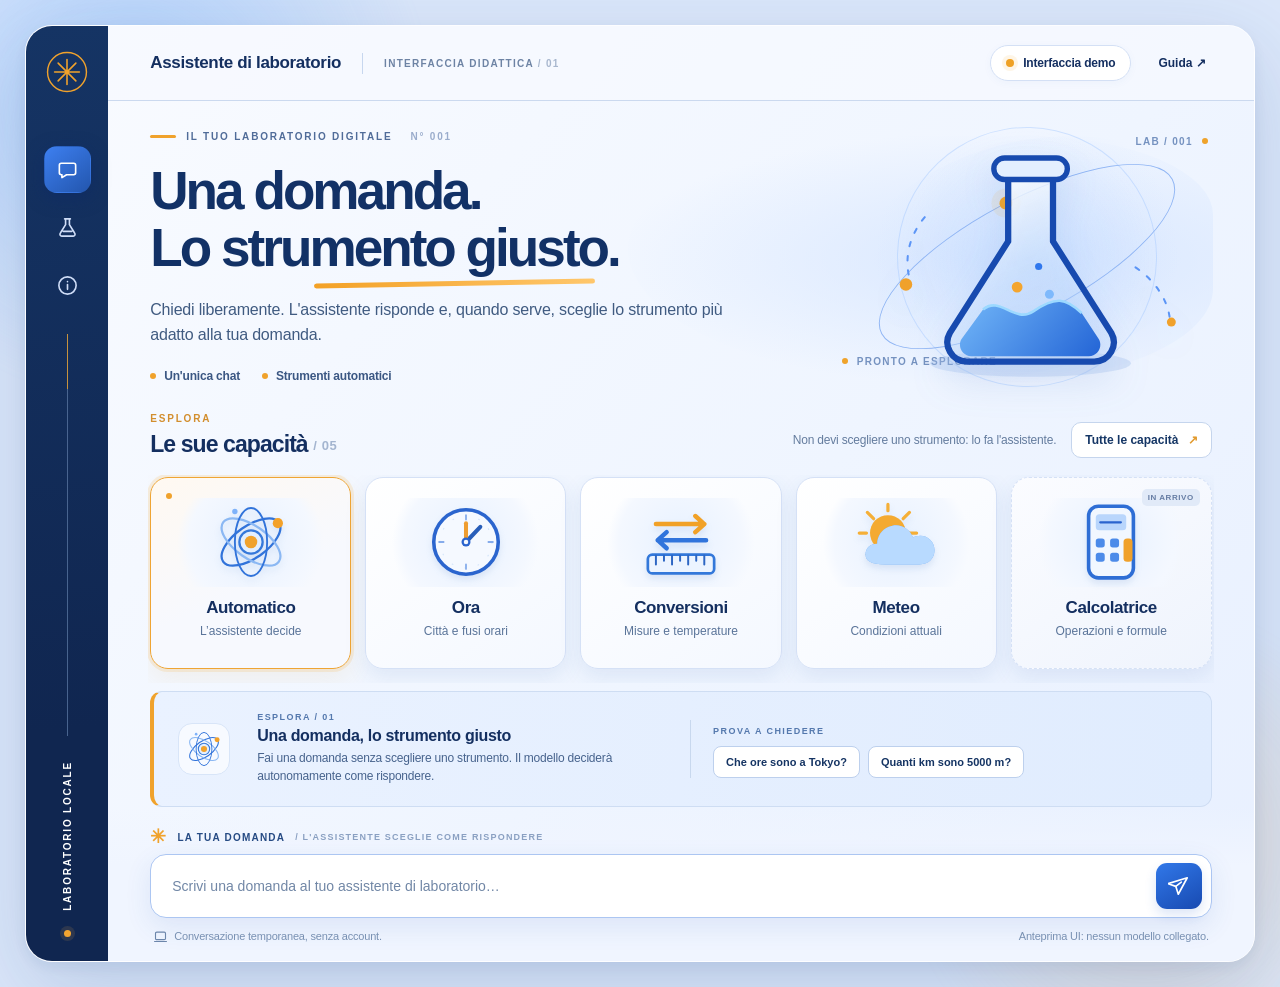
==== assistente-laboratorio/docs/ui-preview/index.html @ 10b2f3e7 "feat(frontend): salva mockup e corregge anteprima UI" ====
<!doctype html>
<html lang="it">
  <head>
    <meta charset="UTF-8" />
    <meta name="viewport" content="width=device-width, initial-scale=1, viewport-fit=cover" />
    <meta name="theme-color" content="#142f60" />
    <meta name="description" content="Assistente di laboratorio: un'interfaccia per un assistente locale con strumenti automatici." />
    <title>Assistente di laboratorio</title>
    <link rel="icon" href="assets/favicon.svg" type="image/svg+xml" />
    <link rel="stylesheet" href="styles.css" />
    <script src="config.js" defer></script>
    <script src="app.js" defer></script>
  </head>
  <body>
    <div class="ambient ambient--one" aria-hidden="true"></div>
    <div class="ambient ambient--two" aria-hidden="true"></div>
    <div class="app-shell" id="app" data-view="home">
      <aside class="rail" aria-label="Navigazione laboratorio">
        <a class="brand-mark" href="#inizio" aria-label="Assistente di laboratorio, torna all'inizio">
          <svg viewBox="0 0 52 52" width="46" height="46" fill="none" aria-hidden="true"><circle cx="26" cy="26" r="22" stroke="currentColor" stroke-width="1.6"/><path d="M26 12v28M12 26h28M16 16l20 20m0-20L16 36" stroke="currentColor" stroke-width="1.8" stroke-linecap="round"/></svg>
        </a>
        <nav class="rail-nav" aria-label="Sezioni">
          <button class="rail-btn is-current" id="navChat" title="Chat" aria-label="Vai alla chat" aria-current="page">
            <svg viewBox="0 0 24 24" aria-hidden="true"><path d="M5.5 5.5h13a2 2 0 0 1 2 2v8a2 2 0 0 1-2 2H11l-4.8 3v-3H5.5a2 2 0 0 1-2-2v-8a2 2 0 0 1 2-2Z"/></svg>
          </button>
          <button class="rail-btn" id="navTools" title="Capacità" aria-label="Vai alle capacità">
            <svg viewBox="0 0 24 24" aria-hidden="true"><path d="M9 3h6m-5 0v6l-5.4 8.7A2 2 0 0 0 6.3 21h11.4a2 2 0 0 0 1.7-3.3L14 9V3M7.5 16h9"/></svg>
          </button>
          <button class="rail-btn" id="navHelp" title="Informazioni" aria-label="Informazioni sull'assistente">
            <svg viewBox="0 0 24 24" aria-hidden="true"><circle cx="12" cy="12" r="9"/><path d="M12 11v5m0-8h.01"/></svg>
          </button>
        </nav>
        <div class="rail-track" aria-hidden="true"><span></span></div>
        <div class="rail-bottom"><span class="vertical-brand">LABORATORIO LOCALE</span><span class="rail-dot" aria-hidden="true"></span></div>
      </aside>

      <div class="app-frame" id="inizio">
        <header class="topbar">
          <div class="topbar-brand">
            <a class="mobile-mark" href="#inizio" aria-label="Torna alla home">✳</a>
            <strong>Assistente di laboratorio</strong>
            <span class="topbar-divider" aria-hidden="true"></span>
            <span class="topbar-tag">INTERFACCIA DIDATTICA <span class="tag-index">/ 01</span></span>
          </div>
          <div class="topbar-right">
            <span class="status-pill" id="connectionStatus"><span class="status-led"></span><span>Interfaccia demo</span></span>
            <button class="text-action" type="button" id="topHelp" aria-label="Apri guida">Guida <span aria-hidden="true">↗</span></button>
          </div>
        </header>

        <main class="workspace" id="workspace">
          <section class="hero" id="hero" aria-labelledby="heroTitle">
            <div class="hero-content">
              <div class="eyebrow"><span class="eyebrow-line"></span> IL TUO LABORATORIO DIGITALE <span class="eyebrow-number">N° 001</span></div>
              <h1 id="heroTitle">Una domanda.<br /><span>Lo strumento giusto.</span></h1>
              <p>Chiedi liberamente. L'assistente risponde e, quando serve, sceglie lo strumento più adatto alla tua domanda.</p>
              <div class="hero-metrics" aria-label="Caratteristiche"><span><i aria-hidden="true"></i> Un'unica chat</span><span><i aria-hidden="true"></i> Strumenti automatici</span></div>
            </div>
            <div class="hero-art" aria-hidden="true">
              <div class="art-halo art-halo--one"></div><div class="art-halo art-halo--two"></div>
              <div class="art-orbit"><span class="orbit-node"></span></div>
              <svg class="hero-flask" viewBox="0 0 400 290" fill="none" role="presentation">
                <defs><linearGradient id="liquid" x1="137" y1="148" x2="271" y2="261" gradientUnits="userSpaceOnUse"><stop stop-color="#7bc0fc"/><stop offset="1" stop-color="#2465d6"/></linearGradient><linearGradient id="glass" x1="168" y1="48" x2="264" y2="238" gradientUnits="userSpaceOnUse"><stop stop-color="#fff" stop-opacity=".9"/><stop offset="1" stop-color="#a9ceff" stop-opacity=".2"/></linearGradient></defs>
                <ellipse cx="204" cy="258" rx="112" ry="15" fill="#a2bdeb" fill-opacity=".35" />
                <path d="M179 44v78l-65 102c-8 14 2 32 19 32h142c17 0 27-18 19-32l-65-102V44" fill="url(#glass)" stroke="#174aaf" stroke-width="7" stroke-linejoin="round"/>
                <path d="M151 198c19-16 35 16 56 2 25-17 36-15 54 2l19 29c5 8-1 19-11 19H138c-10 0-16-11-11-19l24-33Z" fill="url(#liquid)"/><path d="M151 198c19-16 35 16 56 2 25-17 36-15 54 2" stroke="#9cd9ff" stroke-width="3"/>
                <rect x="163" y="29" width="82" height="24" rx="12" fill="#e3efff" stroke="#174aaf" stroke-width="6"/><circle class="bubble bubble-one" cx="189" cy="173" r="6" fill="#f4a52e"/><circle class="bubble bubble-two" cx="213" cy="150" r="4" fill="#2f77ed"/><circle class="bubble bubble-three" cx="225" cy="181" r="5" fill="#7eb9fc"/>
                <path d="M86 95c-17 20-22 43-18 64" stroke="#5c95f6" stroke-width="2.3" stroke-linecap="round" stroke-dasharray="5 11"/><path d="M321 151c21 14 35 35 38 55" stroke="#5c95f6" stroke-width="2.3" stroke-linecap="round" stroke-dasharray="5 11"/><circle cx="65" cy="170" r="7" fill="#f0a12b"/><circle cx="361" cy="212" r="5" fill="#f0a12b"/>
              </svg>
              <div class="art-label art-label--top">LAB / 001 <span></span></div>
              <div class="art-label art-label--bottom"><span></span> PRONTO A ESPLORARE</div>
            </div>
          </section>

          <section class="capabilities" id="capabilities" aria-labelledby="capabilitiesTitle">
            <div class="section-head">
              <div><span class="section-kicker">ESPLORA</span><h2 id="capabilitiesTitle">Le sue capacità <span id="capabilityCount">/ 05</span></h2></div>
              <div class="section-controls"><p>Non devi scegliere uno strumento: lo fa l'assistente.</p><button class="browse-button" type="button" id="toggleAllTools" aria-expanded="false">Tutte le capacità <span aria-hidden="true">↗</span></button></div>
            </div>
            <div class="tool-viewport" id="toolViewport"><div class="tool-grid" id="toolGrid" role="group" aria-label="Capacità dell'assistente"></div></div>
            <div class="tool-scroll-hint" id="scrollHint" aria-hidden="true"><span>SCORRI LE CAPACITÀ</span><span>→</span></div>
          </section>

          <section class="detail-panel" id="detailPanel" aria-labelledby="detailTitle">
            <div class="detail-icon" id="detailIcon" aria-hidden="true"></div>
            <div class="detail-copy"><div class="detail-eyebrow" id="detailEyebrow">SUGGERIMENTO / 01</div><h3 id="detailTitle">Parti da una domanda</h3><p id="detailDescription">Scrivi liberamente: il modello sceglierà lo strumento solo se necessario.</p></div>
            <div class="example-area" id="exampleArea"><span class="examples-label">PROVA A CHIEDERE</span><div class="example-list" id="exampleList"></div></div>
          </section>

          <section class="conversation-view" id="conversationView" aria-labelledby="conversationTitle" hidden>
            <div class="conversation-heading"><div><button type="button" id="backHome" class="back-home">← Torna alla home</button><div class="eyebrow"><span class="eyebrow-line"></span> SESSIONE CORRENTE / IN MEMORIA</div><h1 id="conversationTitle">Il tuo laboratorio<span class="orange-period">.</span></h1><p>Fai domande in libertà. L'assistente sceglie quando usare uno strumento.</p></div><button type="button" id="newConversation" class="new-chat"><span aria-hidden="true">＋</span> Nuova chat</button></div>
            <div id="messages" class="messages" role="log" aria-live="polite" aria-relevant="additions text"></div>
          </section>
        </main>

        <div class="composer-dock" id="composerDock">
          <div class="composer-inner">
            <label class="composer-label" for="questionInput"><span class="orange-glyph" aria-hidden="true">✳</span> LA TUA DOMANDA <span class="composer-label-secondary">/ L'ASSISTENTE SCEGLIE COME RISPONDERE</span></label>
            <form class="composer" id="questionForm" novalidate>
              <textarea id="questionInput" rows="1" maxlength="5000" placeholder="Scrivi una domanda al tuo assistente di laboratorio…" aria-label="Scrivi una domanda" required></textarea>
              <button type="submit" class="send-button" id="sendButton" aria-label="Invia domanda" title="Invia domanda"><svg viewBox="0 0 24 24" fill="none" aria-hidden="true"><path d="m21 3-9.8 18-2.7-8.6L0 9.5 21 3Z" stroke="currentColor" stroke-width="1.8" stroke-linejoin="round"/><path d="m8.5 12.4 6-4.7" stroke="currentColor" stroke-width="1.8" stroke-linecap="round"/></svg></button>
            </form>
            <div class="composer-bottom"><span><svg viewBox="0 0 24 24" aria-hidden="true"><rect x="4" y="5" width="16" height="12" rx="2"/><path d="M2.5 20h19"/></svg> Conversazione temporanea, senza account.</span><span id="backendNote">Anteprima UI: nessun modello collegato.</span></div>
          </div>
        </div>
      </div>
    </div>

    <dialog class="help-dialog" id="helpDialog" aria-labelledby="helpTitle"><div class="dialog-head"><span>GUIDA RAPIDA / 01</span><button id="closeHelp" type="button" aria-label="Chiudi guida">×</button></div><h2 id="helpTitle">Come funziona il laboratorio</h2><p>Scrivi una domanda nella chat. Nella versione integrata, il modello locale valuta autonomamente se rispondere direttamente o utilizzare uno strumento.</p><p>Le schede delle capacità presentano esempi, <strong>non obbligano il modello a usare un tool</strong>. Lo stato degli strumenti, durante una conversazione, viene mostrato soltanto se comunicato dal backend.</p><p class="dialog-note">Questa distribuzione è un frontend dimostrativo. Per collegarla al progetto funzionante, configura l'endpoint in <code>config.js</code>.</p><button type="button" id="helpOk" class="dialog-primary">Ho capito</button></dialog>
    <div class="toast" id="toast" role="status" aria-live="polite"></div>
  </body>
</html>
---- assistente-laboratorio/docs/ui-preview/styles.css ----
:root{--navy:#15305f;--navy-dark:#0f2652;--ink:#142f60;--ink-2:#476188;--blue:#2c63d0;--blue-2:#528af2;--orange:#f0a22c;--orange-2:#f9c16a;--paper:#f2f6fd;--line:#d1ddf2;--line-2:#c0d2f2;--shadow:0 18px 52px rgba(29,65,124,.12);--radius:20px}
*{box-sizing:border-box}html{scroll-behavior:smooth}body{margin:0;min-height:100dvh;background:#dbe7fa;color:var(--ink);font-family:Inter,-apple-system,BlinkMacSystemFont,"Segoe UI",sans-serif;letter-spacing:-.012em}button,textarea{font:inherit}button{cursor:pointer}button:disabled{cursor:default}button:focus-visible,a:focus-visible,textarea:focus-visible{outline:3px solid #ffb63f;outline-offset:3px}a{color:inherit}button{touch-action:manipulation}
.ambient{position:fixed;pointer-events:none;border-radius:50%;filter:blur(8px);z-index:-1}.ambient--one{width:610px;height:610px;background:radial-gradient(circle,rgba(117,178,255,.44),transparent 68%);left:-170px;top:-200px}.ambient--two{width:510px;height:510px;background:radial-gradient(circle,rgba(250,181,92,.23),transparent 68%);right:-120px;bottom:-200px}
.app-shell{display:grid;grid-template-columns:82px minmax(0,1fr);width:min(1570px,calc(100% - 50px));min-height:min(900px,calc(100dvh - 50px));margin:25px auto;background:linear-gradient(132deg,#f9fbff 0%,#eff5ff 58%,#e8f0ff 100%);border:1px solid rgba(255,255,255,.85);border-radius:27px;box-shadow:0 28px 85px rgba(31,70,139,.18),0 5px 15px rgba(34,73,127,.08);overflow:hidden}
.rail{display:flex;flex-direction:column;align-items:center;position:relative;z-index:4;background:linear-gradient(175deg,#153464,#102650 75%);color:#fff;padding:23px 0 24px}.brand-mark{color:var(--orange);display:block;transition:transform .3s}.brand-mark:hover{transform:rotate(26deg)}.rail-nav{display:flex;flex-direction:column;gap:11px;margin-top:47px}.rail-btn{width:47px;height:47px;border:1px solid transparent;border-radius:13px;display:grid;place-items:center;background:transparent;color:#cfddf7;transition:background .2s,transform .2s,color .2s}.rail-btn:hover{background:#214779;transform:translateY(-2px);color:#fff}.rail-btn.is-current{background:linear-gradient(140deg,#3d7ff0,#2356ae);color:#fff;box-shadow:0 5px 17px #0d2a66aa}.rail-btn svg{width:23px;height:23px;fill:none;stroke:currentColor;stroke-width:1.7;stroke-linecap:round;stroke-linejoin:round}.rail-track{width:1px;background:#57739e;opacity:.8;margin-top:25px;flex:1;min-height:70px;position:relative}.rail-track span{position:absolute;top:0;width:1px;height:55px;background:#f3ac38}.rail-bottom{display:flex;flex-direction:column;align-items:center;gap:19px;padding-top:25px}.vertical-brand{writing-mode:vertical-rl;transform:rotate(180deg);font-size:10px;font-weight:800;letter-spacing:.18em;white-space:nowrap}.rail-dot{width:7px;height:7px;background:#f3a531;border-radius:50%;box-shadow:0 0 0 4px #ffb7481f}
.app-frame{display:flex;min-width:0;flex-direction:column;min-height:790px}.topbar{height:75px;flex-shrink:0;display:flex;align-items:center;justify-content:space-between;gap:15px;padding:0 clamp(24px,3.3vw,58px);border-bottom:1px solid #cbd9ef;background:#f7faffb8}.topbar-brand,.topbar-right{display:flex;align-items:center;gap:21px}.topbar-brand strong{font-size:17px;letter-spacing:-.02em}.topbar-divider{height:21px;width:1px;background:#c7d7ef}.topbar-tag{font-size:10px;font-weight:750;letter-spacing:.13em;color:#6d83a4}.tag-index{color:#a8b7ce}.status-pill{display:inline-flex;align-items:center;gap:9px;padding:10px 15px;background:#fff;border:1px solid #d4e0f5;border-radius:999px;box-shadow:0 2px 8px #2e62ae0a;font-size:12px;font-weight:750;white-space:nowrap}.status-led{width:8px;height:8px;border-radius:50%;background:#efa125;box-shadow:0 0 0 4px #f1a42a1d}.status-pill.is-configured .status-led{background:#3a9c76;box-shadow:0 0 0 4px #3a9c761d}.text-action{background:transparent;border:0;color:var(--ink);font-weight:750;font-size:12px}.text-action:hover{color:var(--blue)}.mobile-mark{display:none}
.workspace{width:100%;max-width:1500px;margin:0 auto;padding:30px clamp(24px,3.3vw,58px) 0;flex:1;display:flex;flex-direction:column;min-height:0}.hero{position:relative;display:flex;align-items:center;justify-content:space-between;isolation:isolate;min-height:236px;gap:20px}.hero:after{content:"";position:absolute;pointer-events:none;z-index:-1;inset:5px -1px 0 45%;border-radius:50% 35% 42% 60%;background:radial-gradient(ellipse at 67% 50%,#d0e2ffbd,transparent 74%)}.hero-content{max-width:690px;position:relative;z-index:2}.eyebrow{display:flex;align-items:center;gap:10px;color:#506c99;font-size:10px;font-weight:850;letter-spacing:.18em}.eyebrow-line{width:26px;height:3px;border-radius:3px;background:var(--orange);display:inline-block}.eyebrow-number{margin-left:8px;color:#9aaccc}.hero h1{font-size:clamp(36px,4.15vw,65px);line-height:1.07;letter-spacing:-.056em;margin:21px 0 13px;font-weight:850;color:#123166}.hero h1 span{position:relative;white-space:nowrap}.hero h1 span:after{content:"";position:absolute;bottom:-9px;left:35%;width:60%;height:5px;border-radius:5px;background:linear-gradient(90deg,#f3a126,#ffc76c);transform:rotate(-1deg)}.hero p{color:#405b81;font-size:16px;line-height:1.6;max-width:600px;margin:20px 0 0}.hero-metrics{display:flex;gap:22px;margin-top:21px;flex-wrap:wrap;font-size:12px;font-weight:750;color:#3b5783}.hero-metrics>span{display:flex;gap:8px;align-items:center}.hero-metrics i{display:block;width:6px;height:6px;border-radius:50%;background:var(--orange)}
.hero-art{width:min(370px,37%);min-width:245px;height:250px;position:relative;display:grid;place-items:center;flex-shrink:0}.hero-flask{width:360px;max-width:100%;height:260px;filter:drop-shadow(0 16px 16px #3970bc1e);position:relative;z-index:2;animation:flaskFloat 6s ease-in-out infinite}.art-halo{position:absolute;border-radius:50%;background:radial-gradient(circle,#92bfff22,transparent 70%);width:370px;height:230px;transform:rotate(-15deg)}.art-halo--two{width:260px;height:260px;border:1px solid #9bc3ff66;transform:rotate(24deg)}.art-orbit{border:1.5px solid #91b6f4;position:absolute;width:min(330px,100%);height:115px;transform:rotate(-28deg);border-radius:50%}.orbit-node{position:absolute;top:-7px;left:50%;width:13px;height:13px;border-radius:50%;background:#f1a62b;box-shadow:0 0 0 8px #f2a62b1a}.art-label{position:absolute;display:flex;align-items:center;gap:9px;font-size:10px;font-weight:850;letter-spacing:.13em;color:#7592c0}.art-label span{display:block;width:6px;height:6px;border-radius:50%;background:#efa32b}.art-label--top{top:4px;right:4px}.art-label--bottom{bottom:15px;left:0}.bubble{animation:bubbleMove 4s ease-in-out infinite}.bubble-two{animation-delay:1s}.bubble-three{animation-delay:1.7s}
.capabilities{margin-top:25px;min-width:0}.section-head{display:flex;align-items:flex-end;justify-content:space-between;gap:18px;margin-bottom:19px}.section-kicker,.section-kicker+*{margin:0}.section-kicker{font-weight:800;color:#d28e2e;font-size:10px;letter-spacing:.18em}.section-head h2{font-size:23px;letter-spacing:-.04em;margin-top:5px}.section-head h2 span{font-size:13px;font-weight:650;color:#a4b5d0;vertical-align:middle;letter-spacing:.05em}.section-controls{display:flex;align-items:center;gap:15px}.section-controls p{font-size:12px;color:#647c9e;margin:0}.browse-button{border:1px solid #c5d5ed;background:#fff;color:#153665;padding:10px 13px;border-radius:10px;font-size:12px;font-weight:800;white-space:nowrap;transition:background .2s}.browse-button:hover{background:#e2ecff}.browse-button span{margin-left:6px;color:#e29a2c}.tool-viewport{overflow-x:auto;scrollbar-width:thin;scrollbar-color:#abc5ec transparent;overscroll-behavior-inline:contain;padding:2px 2px 14px;margin:-2px}.tool-grid{display:grid;grid-auto-flow:column;grid-auto-columns:minmax(168px,1fr);gap:14px;min-width:900px}.tool-card{border:1.5px solid #d5e1f6;border-radius:18px;background:linear-gradient(145deg,#fff,#f4f8ff);position:relative;padding:20px 15px 17px;min-height:192px;display:flex;align-items:center;text-align:center;flex-direction:column;box-shadow:0 8px 21px #315fa51a;transition:transform .24s,border .24s,box-shadow .24s,background .24s;color:var(--ink)}.tool-card:hover{transform:translateY(-5px);border-color:#90b8ed;box-shadow:0 16px 30px #315fa52b}.tool-card.is-selected{background:linear-gradient(155deg,#fff9f1,#f7f9fe 55%);border-color:#efa534;box-shadow:0 0 0 3px #f4b34c2e,0 11px 24px #e49b3318}.tool-card.is-future{background:linear-gradient(145deg,#fbfcff,#eff4fd);border-style:dashed}.tool-icon{height:89px;width:100%;display:grid;place-items:center;background:radial-gradient(circle at 50% 50%,#e7f1ff 0%,#f4f8ff 65%,transparent 77%);border-radius:12px}.tool-icon svg{width:86px;height:86px;overflow:hidden;filter:drop-shadow(0 4px 3px #2c60aa1c)}.tool-card strong{font-size:17px;letter-spacing:-.025em;margin-top:11px}.tool-card small{display:block;font-size:12px;line-height:1.4;color:#5a7499;margin-top:5px}.tool-chip{position:absolute;top:11px;right:11px;padding:4px 6px;border-radius:5px;background:#e1eaf8;color:#667da4;font-size:8px;letter-spacing:.07em;font-weight:850}.tool-card.is-selected:before{content:"";position:absolute;top:15px;left:15px;background:var(--orange);width:6px;height:6px;border-radius:50%}.tool-scroll-hint{display:none;justify-content:flex-end;gap:9px;color:#6982a8;font-size:10px;font-weight:850;letter-spacing:.12em;padding:0 3px}.tool-scroll-hint span:last-child{font-size:17px;line-height:11px;color:#e39b31}
.tool-orbit{transform-box:view-box;transform-origin:48px 48px;animation:iconOrbit 13s linear infinite}.tool-clock-hand{transform-box:view-box;transform-origin:48px 48px;animation:clockTick 8s ease-in-out infinite}.tool-weather-sun{transform-box:view-box;transform-origin:48px 48px;animation:weatherPulse 4s ease-in-out infinite}.tool-calculator-key{animation:keyPulse 4s ease-in-out infinite}.tool-convert-arrow{animation:convertShift 3s ease-in-out infinite}@media(hover:hover){.tool-card:hover .tool-orbit{animation-duration:3.2s}.tool-card:hover .tool-weather-sun{animation-duration:1.7s}}
.detail-panel{margin-top:10px;display:grid;grid-template-columns:60px minmax(0,1fr) minmax(300px,1.2fr);gap:19px;align-items:center;padding:20px 24px;border:1px solid #ceddf3;border-left:4px solid var(--orange);border-radius:12px;background:linear-gradient(95deg,#eaf2ff,#e0ecfe);min-height:116px}.detail-icon{width:52px;height:52px;background:#f7faff;border:1px solid #d8e5f8;border-radius:14px;display:grid;place-items:center}.detail-icon svg{width:42px;height:42px}.detail-eyebrow,.examples-label{font-size:9px;color:#5478ad;letter-spacing:.16em;font-weight:850}.detail-copy h3{font-size:16px;margin:5px 0 4px;letter-spacing:-.02em}.detail-copy p{color:#47638d;line-height:1.5;font-size:12px;margin:0;max-width:440px}.example-area{border-left:1px solid #c8d8ee;padding-left:22px;min-width:0}.example-list{display:flex;flex-wrap:wrap;gap:8px;margin-top:8px}.example-button{background:#fff;border:1px solid #bdd0ed;border-radius:8px;padding:9px 12px;font-size:11px;color:#153463;font-weight:720;transition:background .2s,transform .2s}.example-button:hover{background:#fff6e8;transform:translateY(-2px);border-color:#f2b24e}.example-empty{font-size:12px;color:#6b82a6;margin:5px 0}
.composer-dock{position:relative;z-index:2;margin-top:auto;padding:25px clamp(24px,3.3vw,58px) 17px;background:linear-gradient(0deg,#f0f5ff 62%,#f0f5ff00);width:100%}.composer-inner{max-width:1390px;margin:0 auto}.composer-label{display:flex;gap:10px;align-items:center;letter-spacing:.12em;color:#264b84;font-size:10px;font-weight:850;margin:0 0 11px}.orange-glyph{color:var(--orange);font-size:19px;line-height:10px}.composer-label-secondary{color:#8aa0c2;font-size:9px}.composer{display:flex;gap:12px;align-items:center;padding:8px 9px 8px 17px;background:#fff;border:1.5px solid #acc6f2;border-radius:16px;box-shadow:0 9px 27px #2c62b31b;transition:box-shadow .2s,border-color .2s}.composer:focus-within{box-shadow:0 0 0 3px #3e76ea17,0 10px 25px #2b60b31b;border-color:var(--blue)}.composer textarea{resize:none;border:0;outline:0;box-shadow:none!important;flex:1;min-width:0;max-height:150px;min-height:35px;padding:9px 4px;background:transparent;color:#193767;line-height:1.45;font-size:14px}.composer textarea::placeholder{color:#7187a6}.send-button{width:46px;height:46px;flex-shrink:0;border:0;border-radius:11px;color:white;background:linear-gradient(150deg,#3178e9,#184ab1);box-shadow:0 6px 12px #2b61cb29;display:grid;place-items:center;transition:transform .2s,filter .2s}.send-button:hover{filter:brightness(1.08);transform:translateY(-1px)}.send-button:disabled{filter:grayscale(.6);opacity:.6}.send-button svg{width:22px;height:22px}.composer-bottom{display:flex;justify-content:space-between;gap:10px;align-items:center;color:#7890b2;font-size:11px;margin:11px 3px 0}.composer-bottom>span:first-child{display:flex;align-items:center;gap:6px}.composer-bottom svg{width:15px;height:15px;stroke:#6c86ab;stroke-width:1.8;fill:none;stroke-linecap:round}
/* Conversazione */
.conversation-view[hidden],.hero[hidden],.capabilities[hidden],.detail-panel[hidden]{display:none!important}.conversation-view{width:min(100%,1020px);align-self:center;display:flex;flex-direction:column;padding-top:15px;min-height:330px;flex:1}.conversation-heading{display:flex;justify-content:space-between;gap:20px;align-items:center;padding:6px 0 27px;border-bottom:1px solid #d4e1f4}.conversation-heading h1{font-size:clamp(30px,3vw,43px);letter-spacing:-.055em;margin:13px 0 4px}.conversation-heading p{font-size:13px;color:#637da0;margin:0}.orange-period{color:var(--orange)}.back-home{display:block;margin-bottom:16px;padding:0;border:0;background:none;color:var(--blue);font-size:13px;font-weight:750}.back-home:hover{text-decoration:underline}.new-chat{display:flex;gap:6px;align-items:center;background:#fff;border:1px solid #bed1ef;border-radius:10px;padding:12px 15px;color:#214a83;font-size:12px;font-weight:800;white-space:nowrap}.new-chat:hover{background:#ecf4ff}.new-chat span{color:var(--blue);font-size:19px;line-height:10px}.messages{display:flex;flex-direction:column;gap:21px;padding:27px 0 36px;max-height:470px;overflow-y:auto;scrollbar-color:#bfd0e9 transparent;scrollbar-width:thin;min-height:180px}.message{display:flex;gap:12px;max-width:92%;animation:messageIn .35s ease both}.message.is-user{align-self:flex-end;flex-direction:row-reverse}.message.is-assistant{align-self:flex-start}.message-avatar{width:39px;height:39px;flex-shrink:0;border-radius:12px;display:grid;place-items:center;font-size:19px;background:#d7e6fd;color:#1e5fc1;border:1px solid #bed5f5}.message-avatar.is-lab{background:#17376e;color:#f5ad31;border-color:#17376e;font-weight:500}.message-bubble{border-radius:17px 17px 17px 5px;background:#fff;border:1px solid #d6e3f6;box-shadow:0 7px 20px #1e4a8e0f;padding:15px 18px;min-width:140px}.message.is-user .message-bubble{background:#dbe8ff;border-color:#c9dbfa;border-radius:17px 17px 5px 17px}.message.is-error .message-bubble{background:#fff6f4;border-color:#e7b2aa}.message-text{white-space:pre-wrap;overflow-wrap:anywhere;font-size:14px;line-height:1.65;color:#1d3a68;margin:0}.message-meta{display:flex;align-items:center;gap:8px;flex-wrap:wrap;color:#7a92b2;font-size:10px;margin-top:11px}.tool-used{display:inline-flex;align-items:center;gap:6px;background:#e5efff;color:#2757a6;border:1px solid #d3e3fb;padding:5px 8px;border-radius:7px;font-size:10px;font-weight:750}.tool-used:before{content:"✳";font-size:12px;color:#eda229}.loading-dots{display:inline-flex;gap:5px;align-items:center;padding:4px}.loading-dots span{width:6px;height:6px;border-radius:50%;background:#5080d3;animation:loading 1.2s ease-in-out infinite}.loading-dots span:nth-child(2){animation-delay:.15s}.loading-dots span:nth-child(3){animation-delay:.3s}.retry-button{background:transparent;border:0;color:#bd4738;text-decoration:underline;margin:8px 0 0;padding:0;font-weight:800;font-size:12px}.app-shell[data-view="conversation"] .workspace{padding-top:20px}.app-shell[data-view="conversation"] .composer-dock{padding-top:16px}
.help-dialog{width:min(480px,calc(100vw - 30px));border-radius:19px;border:1px solid #cfdef5;box-shadow:0 34px 90px #10264e65;background:#f8fbff;color:#153564;padding:24px 29px 30px}.help-dialog::backdrop{background:#0b1f42ad;backdrop-filter:blur(3px)}.dialog-head{display:flex;align-items:center;justify-content:space-between;font-size:10px;color:#6885b3;font-weight:850;letter-spacing:.1em}.dialog-head button{background:transparent;border:0;color:#1d467e;font-size:30px;line-height:1}.help-dialog h2{font-size:27px;letter-spacing:-.05em;margin:20px 0}.help-dialog p{font-size:14px;line-height:1.65;color:#49668e}.dialog-note{padding:13px;border-left:3px solid var(--orange);background:#e9f1ff}.help-dialog code{color:#1e559f}.dialog-primary{border:0;background:#285fca;color:#fff;padding:12px 17px;border-radius:9px;font-weight:800}.toast{position:fixed;bottom:25px;left:50%;transform:translate(-50%,20px);background:#1d3763;color:white;border-radius:9px;padding:12px 18px;font-size:12px;font-weight:720;box-shadow:0 7px 25px #10284d40;z-index:8;opacity:0;pointer-events:none;transition:opacity .25s,transform .25s}.toast.is-visible{opacity:1;transform:translate(-50%,0)}
@keyframes flaskFloat{0%,100%{transform:translateY(0)}50%{transform:translateY(-9px)}}@keyframes orbit{to{transform:rotate(332deg)}}@keyframes bubbleMove{0%,100%{transform:translateY(5px);opacity:.65}50%{transform:translateY(-11px);opacity:1}}@keyframes iconOrbit{to{transform:rotate(360deg)}}@keyframes clockTick{0%,100%{transform:rotate(0)}50%{transform:rotate(18deg)}}@keyframes weatherPulse{0%,100%{transform:scale(1)}50%{transform:scale(1.06)}}@keyframes keyPulse{0%,100%{opacity:1}50%{opacity:.35}}@keyframes convertShift{0%,100%{transform:translateX(0)}50%{transform:translateX(4px)}}@keyframes messageIn{from{opacity:0;transform:translateY(12px)}to{opacity:1;transform:translateY(0)}}@keyframes loading{0%,70%,100%{transform:translateY(0);opacity:.5}35%{transform:translateY(-5px);opacity:1}}
@media(max-width:1240px){.detail-panel{min-height:194px}.topbar-tag,.topbar-divider{display:none}.section-controls p{display:none}.tool-grid{grid-auto-columns:180px;min-width:max-content}.detail-panel{grid-template-columns:50px minmax(0,1fr)}.example-area{grid-column:2;border:0;padding:0}.hero-art{width:32%;min-width:220px}.hero h1{font-size:clamp(35px,4.5vw,60px)}}
@media(max-width:750px){.app-shell{width:100%;min-height:100dvh;margin:0;grid-template-columns:1fr;border-radius:0;border:0;box-shadow:none}.rail{display:none}.app-frame{min-height:100dvh}.topbar{height:64px;padding:0 18px}.topbar-brand{gap:10px}.topbar-brand strong{font-size:13px}.mobile-mark{display:grid;place-items:center;text-decoration:none;width:30px;height:30px;border-radius:50%;border:1.5px solid var(--orange);color:var(--orange);font-size:21px;line-height:1}.topbar-right{gap:6px}.topbar-right .text-action{font-size:0;width:30px;height:35px}.topbar-right .text-action span{font-size:17px}.status-pill{font-size:0;padding:8px 10px;gap:0}.status-led{width:8px;height:8px}.workspace{padding:21px 17px 0}.hero{display:flex;align-items:flex-start;min-height:240px;gap:0}.hero-content{max-width:100%;padding-right:5px;z-index:2}.hero .eyebrow{font-size:9px}.hero .eyebrow-number{display:none}.hero h1{font-size:clamp(33px,8.3vw,49px);line-height:1.1;margin:18px 0 15px}.hero h1 span{white-space:normal}.hero p{font-size:13px;line-height:1.55;max-width:310px;margin:15px 0 0}.hero-metrics{margin-top:13px;gap:10px;font-size:10px}.hero-art{position:absolute;right:-53px;bottom:-42px;min-width:unset;width:190px;height:170px;opacity:.35;pointer-events:none}.hero-flask{width:220px;height:180px}.art-label,.art-orbit,.art-halo{display:none}.hero:after{inset:30% -12px -30px 50%}.capabilities{margin-top:6px}.section-head{align-items:center;margin-bottom:14px}.section-head h2{font-size:21px;margin-top:4px}.browse-button{font-size:10px;padding:9px}.tool-viewport{margin:0 -17px;padding:3px 17px 13px;scroll-snap-type:x proximity;scroll-padding-left:17px}.tool-grid{grid-auto-columns:148px;gap:10px}.tool-card{min-height:162px;border-radius:15px;padding:12px 10px 14px;scroll-snap-align:start}.tool-icon{height:76px}.tool-icon svg{width:72px;height:72px}.tool-card strong{font-size:14px;margin-top:9px}.tool-card small{font-size:11px}.tool-scroll-hint{display:flex}.detail-panel{grid-template-columns:41px 1fr;gap:11px;margin-top:14px;padding:15px;border-radius:10px;min-height:247px}.detail-icon{width:41px;height:41px;border-radius:10px}.detail-icon svg{width:34px;height:34px}.detail-eyebrow{font-size:8px}.detail-copy h3{font-size:15px}.detail-copy p{font-size:12px}.example-area{grid-column:1/-1;padding-top:12px;border-top:1px solid #cbdbf1}.example-button{font-size:11px}.composer-dock{position:sticky;bottom:0;padding:20px 16px max(13px,env(safe-area-inset-bottom));box-shadow:0 -11px 35px #c5d7f030;background:linear-gradient(0deg,#f1f6ff 85%,#f1f6ffed 100%)}.composer-label{font-size:9px;letter-spacing:.1em}.composer-label-secondary{display:none}.composer{padding:5px 5px 5px 11px;gap:6px;border-radius:12px}.composer textarea{font-size:13px;padding:9px 2px}.send-button{width:43px;height:43px;border-radius:9px}.composer-bottom{font-size:9px;margin-top:9px}.composer-bottom>span:last-child{display:none}.app-shell[data-view="conversation"] .workspace{padding-top:18px}.conversation-heading{padding-bottom:17px}.conversation-heading h1{font-size:32px}.conversation-heading p{font-size:12px;max-width:220px}.new-chat{padding:10px;font-size:0}.new-chat span{font-size:22px}.messages{max-height:unset;min-height:300px;gap:18px;padding:21px 0 24px}.message{max-width:100%;gap:7px}.message-avatar{width:30px;height:30px;font-size:16px;border-radius:9px}.message-bubble{padding:12px 13px}.message-text{font-size:13px}.message-meta{font-size:9px}.app-shell[data-view="conversation"] .composer-dock{margin-top:auto}}
@media(max-width:360px){.hero h1{font-size:30px}.topbar-brand strong{font-size:12px}.browse-button{padding:9px 7px}.hero-art{opacity:.25}.composer-bottom>span:first-child{font-size:8.5px}}
@media(prefers-reduced-motion:reduce){*,*::before,*::after{scroll-behavior:auto!important;animation-duration:.01ms!important;animation-iteration-count:1!important;transition-duration:.01ms!important}}
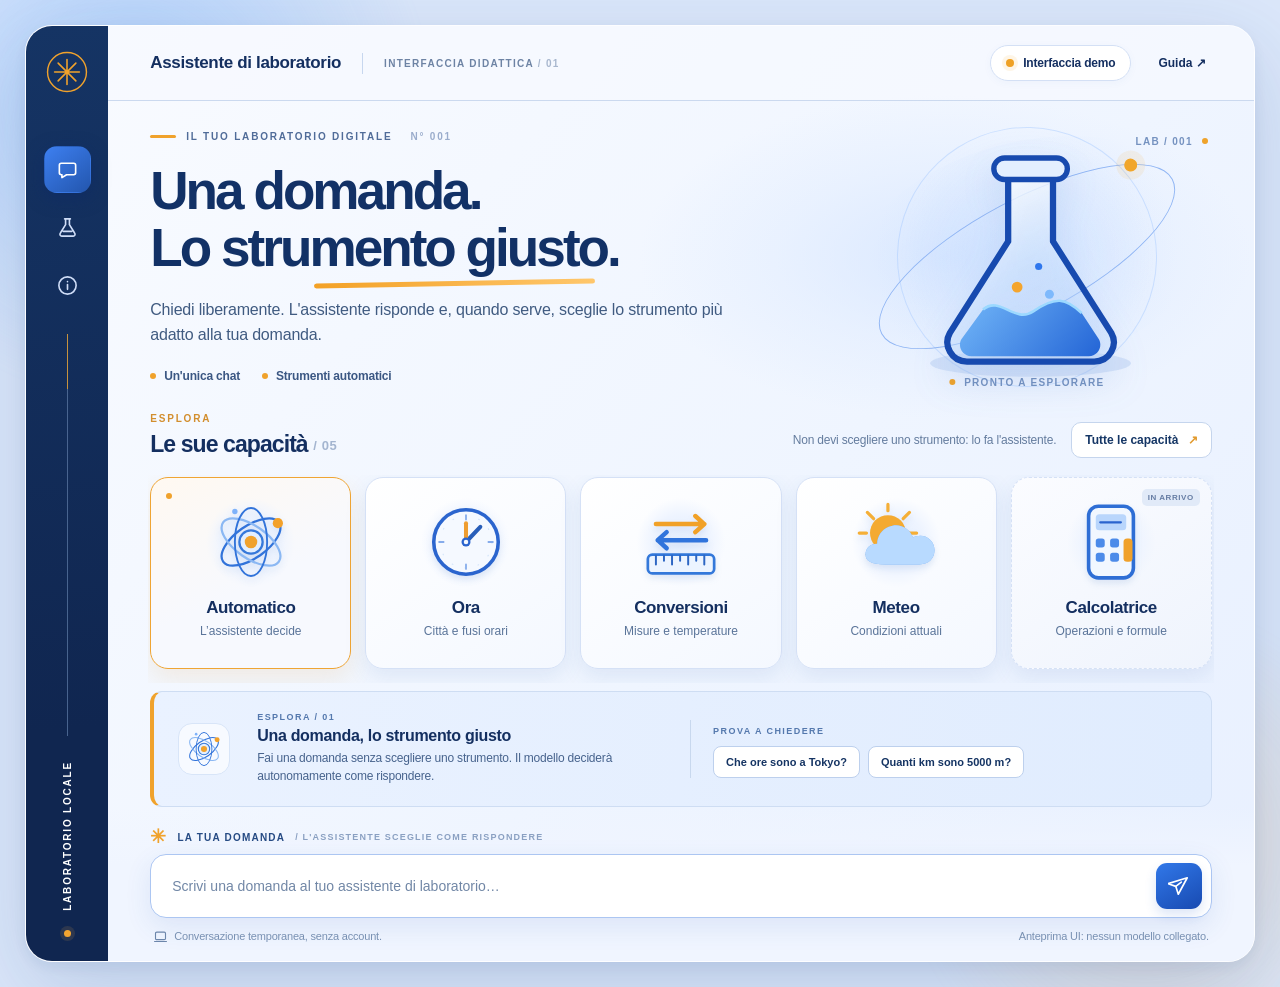
==== commit da29addb: "fix(ui): rimuove artefatti grafici da hero e icone delle capacità - alone dell'hero sfumato senza bo" ====
--- a/assistente-laboratorio/docs/ui-preview/index.html
+++ b/assistente-laboratorio/docs/ui-preview/index.html
@@ -65,7 +65,6 @@
                 <path d="M179 44v78l-65 102c-8 14 2 32 19 32h142c17 0 27-18 19-32l-65-102V44" fill="url(#glass)" stroke="#174aaf" stroke-width="7" stroke-linejoin="round"/>
                 <path d="M151 198c19-16 35 16 56 2 25-17 36-15 54 2l19 29c5 8-1 19-11 19H138c-10 0-16-11-11-19l24-33Z" fill="url(#liquid)"/><path d="M151 198c19-16 35 16 56 2 25-17 36-15 54 2" stroke="#9cd9ff" stroke-width="3"/>
                 <rect x="163" y="29" width="82" height="24" rx="12" fill="#e3efff" stroke="#174aaf" stroke-width="6"/><circle class="bubble bubble-one" cx="189" cy="173" r="6" fill="#f4a52e"/><circle class="bubble bubble-two" cx="213" cy="150" r="4" fill="#2f77ed"/><circle class="bubble bubble-three" cx="225" cy="181" r="5" fill="#7eb9fc"/>
-                <path d="M86 95c-17 20-22 43-18 64" stroke="#5c95f6" stroke-width="2.3" stroke-linecap="round" stroke-dasharray="5 11"/><path d="M321 151c21 14 35 35 38 55" stroke="#5c95f6" stroke-width="2.3" stroke-linecap="round" stroke-dasharray="5 11"/><circle cx="65" cy="170" r="7" fill="#f0a12b"/><circle cx="361" cy="212" r="5" fill="#f0a12b"/>
               </svg>
               <div class="art-label art-label--top">LAB / 001 <span></span></div>
               <div class="art-label art-label--bottom"><span></span> PRONTO A ESPLORARE</div>
--- a/assistente-laboratorio/docs/ui-preview/styles.css
+++ b/assistente-laboratorio/docs/ui-preview/styles.css
@@ -4,9 +4,9 @@
 .app-shell{display:grid;grid-template-columns:82px minmax(0,1fr);width:min(1570px,calc(100% - 50px));min-height:min(900px,calc(100dvh - 50px));margin:25px auto;background:linear-gradient(132deg,#f9fbff 0%,#eff5ff 58%,#e8f0ff 100%);border:1px solid rgba(255,255,255,.85);border-radius:27px;box-shadow:0 28px 85px rgba(31,70,139,.18),0 5px 15px rgba(34,73,127,.08);overflow:hidden}
 .rail{display:flex;flex-direction:column;align-items:center;position:relative;z-index:4;background:linear-gradient(175deg,#153464,#102650 75%);color:#fff;padding:23px 0 24px}.brand-mark{color:var(--orange);display:block;transition:transform .3s}.brand-mark:hover{transform:rotate(26deg)}.rail-nav{display:flex;flex-direction:column;gap:11px;margin-top:47px}.rail-btn{width:47px;height:47px;border:1px solid transparent;border-radius:13px;display:grid;place-items:center;background:transparent;color:#cfddf7;transition:background .2s,transform .2s,color .2s}.rail-btn:hover{background:#214779;transform:translateY(-2px);color:#fff}.rail-btn.is-current{background:linear-gradient(140deg,#3d7ff0,#2356ae);color:#fff;box-shadow:0 5px 17px #0d2a66aa}.rail-btn svg{width:23px;height:23px;fill:none;stroke:currentColor;stroke-width:1.7;stroke-linecap:round;stroke-linejoin:round}.rail-track{width:1px;background:#57739e;opacity:.8;margin-top:25px;flex:1;min-height:70px;position:relative}.rail-track span{position:absolute;top:0;width:1px;height:55px;background:#f3ac38}.rail-bottom{display:flex;flex-direction:column;align-items:center;gap:19px;padding-top:25px}.vertical-brand{writing-mode:vertical-rl;transform:rotate(180deg);font-size:10px;font-weight:800;letter-spacing:.18em;white-space:nowrap}.rail-dot{width:7px;height:7px;background:#f3a531;border-radius:50%;box-shadow:0 0 0 4px #ffb7481f}
 .app-frame{display:flex;min-width:0;flex-direction:column;min-height:790px}.topbar{height:75px;flex-shrink:0;display:flex;align-items:center;justify-content:space-between;gap:15px;padding:0 clamp(24px,3.3vw,58px);border-bottom:1px solid #cbd9ef;background:#f7faffb8}.topbar-brand,.topbar-right{display:flex;align-items:center;gap:21px}.topbar-brand strong{font-size:17px;letter-spacing:-.02em}.topbar-divider{height:21px;width:1px;background:#c7d7ef}.topbar-tag{font-size:10px;font-weight:750;letter-spacing:.13em;color:#6d83a4}.tag-index{color:#a8b7ce}.status-pill{display:inline-flex;align-items:center;gap:9px;padding:10px 15px;background:#fff;border:1px solid #d4e0f5;border-radius:999px;box-shadow:0 2px 8px #2e62ae0a;font-size:12px;font-weight:750;white-space:nowrap}.status-led{width:8px;height:8px;border-radius:50%;background:#efa125;box-shadow:0 0 0 4px #f1a42a1d}.status-pill.is-configured .status-led{background:#3a9c76;box-shadow:0 0 0 4px #3a9c761d}.text-action{background:transparent;border:0;color:var(--ink);font-weight:750;font-size:12px}.text-action:hover{color:var(--blue)}.mobile-mark{display:none}
-.workspace{width:100%;max-width:1500px;margin:0 auto;padding:30px clamp(24px,3.3vw,58px) 0;flex:1;display:flex;flex-direction:column;min-height:0}.hero{position:relative;display:flex;align-items:center;justify-content:space-between;isolation:isolate;min-height:236px;gap:20px}.hero:after{content:"";position:absolute;pointer-events:none;z-index:-1;inset:5px -1px 0 45%;border-radius:50% 35% 42% 60%;background:radial-gradient(ellipse at 67% 50%,#d0e2ffbd,transparent 74%)}.hero-content{max-width:690px;position:relative;z-index:2}.eyebrow{display:flex;align-items:center;gap:10px;color:#506c99;font-size:10px;font-weight:850;letter-spacing:.18em}.eyebrow-line{width:26px;height:3px;border-radius:3px;background:var(--orange);display:inline-block}.eyebrow-number{margin-left:8px;color:#9aaccc}.hero h1{font-size:clamp(36px,4.15vw,65px);line-height:1.07;letter-spacing:-.056em;margin:21px 0 13px;font-weight:850;color:#123166}.hero h1 span{position:relative;white-space:nowrap}.hero h1 span:after{content:"";position:absolute;bottom:-9px;left:35%;width:60%;height:5px;border-radius:5px;background:linear-gradient(90deg,#f3a126,#ffc76c);transform:rotate(-1deg)}.hero p{color:#405b81;font-size:16px;line-height:1.6;max-width:600px;margin:20px 0 0}.hero-metrics{display:flex;gap:22px;margin-top:21px;flex-wrap:wrap;font-size:12px;font-weight:750;color:#3b5783}.hero-metrics>span{display:flex;gap:8px;align-items:center}.hero-metrics i{display:block;width:6px;height:6px;border-radius:50%;background:var(--orange)}
-.hero-art{width:min(370px,37%);min-width:245px;height:250px;position:relative;display:grid;place-items:center;flex-shrink:0}.hero-flask{width:360px;max-width:100%;height:260px;filter:drop-shadow(0 16px 16px #3970bc1e);position:relative;z-index:2;animation:flaskFloat 6s ease-in-out infinite}.art-halo{position:absolute;border-radius:50%;background:radial-gradient(circle,#92bfff22,transparent 70%);width:370px;height:230px;transform:rotate(-15deg)}.art-halo--two{width:260px;height:260px;border:1px solid #9bc3ff66;transform:rotate(24deg)}.art-orbit{border:1.5px solid #91b6f4;position:absolute;width:min(330px,100%);height:115px;transform:rotate(-28deg);border-radius:50%}.orbit-node{position:absolute;top:-7px;left:50%;width:13px;height:13px;border-radius:50%;background:#f1a62b;box-shadow:0 0 0 8px #f2a62b1a}.art-label{position:absolute;display:flex;align-items:center;gap:9px;font-size:10px;font-weight:850;letter-spacing:.13em;color:#7592c0}.art-label span{display:block;width:6px;height:6px;border-radius:50%;background:#efa32b}.art-label--top{top:4px;right:4px}.art-label--bottom{bottom:15px;left:0}.bubble{animation:bubbleMove 4s ease-in-out infinite}.bubble-two{animation-delay:1s}.bubble-three{animation-delay:1.7s}
-.capabilities{margin-top:25px;min-width:0}.section-head{display:flex;align-items:flex-end;justify-content:space-between;gap:18px;margin-bottom:19px}.section-kicker,.section-kicker+*{margin:0}.section-kicker{font-weight:800;color:#d28e2e;font-size:10px;letter-spacing:.18em}.section-head h2{font-size:23px;letter-spacing:-.04em;margin-top:5px}.section-head h2 span{font-size:13px;font-weight:650;color:#a4b5d0;vertical-align:middle;letter-spacing:.05em}.section-controls{display:flex;align-items:center;gap:15px}.section-controls p{font-size:12px;color:#647c9e;margin:0}.browse-button{border:1px solid #c5d5ed;background:#fff;color:#153665;padding:10px 13px;border-radius:10px;font-size:12px;font-weight:800;white-space:nowrap;transition:background .2s}.browse-button:hover{background:#e2ecff}.browse-button span{margin-left:6px;color:#e29a2c}.tool-viewport{overflow-x:auto;scrollbar-width:thin;scrollbar-color:#abc5ec transparent;overscroll-behavior-inline:contain;padding:2px 2px 14px;margin:-2px}.tool-grid{display:grid;grid-auto-flow:column;grid-auto-columns:minmax(168px,1fr);gap:14px;min-width:900px}.tool-card{border:1.5px solid #d5e1f6;border-radius:18px;background:linear-gradient(145deg,#fff,#f4f8ff);position:relative;padding:20px 15px 17px;min-height:192px;display:flex;align-items:center;text-align:center;flex-direction:column;box-shadow:0 8px 21px #315fa51a;transition:transform .24s,border .24s,box-shadow .24s,background .24s;color:var(--ink)}.tool-card:hover{transform:translateY(-5px);border-color:#90b8ed;box-shadow:0 16px 30px #315fa52b}.tool-card.is-selected{background:linear-gradient(155deg,#fff9f1,#f7f9fe 55%);border-color:#efa534;box-shadow:0 0 0 3px #f4b34c2e,0 11px 24px #e49b3318}.tool-card.is-future{background:linear-gradient(145deg,#fbfcff,#eff4fd);border-style:dashed}.tool-icon{height:89px;width:100%;display:grid;place-items:center;background:radial-gradient(circle at 50% 50%,#e7f1ff 0%,#f4f8ff 65%,transparent 77%);border-radius:12px}.tool-icon svg{width:86px;height:86px;overflow:hidden;filter:drop-shadow(0 4px 3px #2c60aa1c)}.tool-card strong{font-size:17px;letter-spacing:-.025em;margin-top:11px}.tool-card small{display:block;font-size:12px;line-height:1.4;color:#5a7499;margin-top:5px}.tool-chip{position:absolute;top:11px;right:11px;padding:4px 6px;border-radius:5px;background:#e1eaf8;color:#667da4;font-size:8px;letter-spacing:.07em;font-weight:850}.tool-card.is-selected:before{content:"";position:absolute;top:15px;left:15px;background:var(--orange);width:6px;height:6px;border-radius:50%}.tool-scroll-hint{display:none;justify-content:flex-end;gap:9px;color:#6982a8;font-size:10px;font-weight:850;letter-spacing:.12em;padding:0 3px}.tool-scroll-hint span:last-child{font-size:17px;line-height:11px;color:#e39b31}
+.workspace{width:100%;max-width:1500px;margin:0 auto;padding:30px clamp(24px,3.3vw,58px) 0;flex:1;display:flex;flex-direction:column;min-height:0}.hero{position:relative;display:flex;align-items:center;justify-content:space-between;isolation:isolate;min-height:236px;gap:20px}.hero:after{content:"";position:absolute;pointer-events:none;z-index:-1;inset:-36px -40px -36px 46%;border-radius:50%;background:radial-gradient(closest-side,#d0e2ffa8,#d0e2ff40 55%,transparent)}.hero-content{max-width:690px;position:relative;z-index:2}.eyebrow{display:flex;align-items:center;gap:10px;color:#506c99;font-size:10px;font-weight:850;letter-spacing:.18em}.eyebrow-line{width:26px;height:3px;border-radius:3px;background:var(--orange);display:inline-block}.eyebrow-number{margin-left:8px;color:#9aaccc}.hero h1{font-size:clamp(36px,4.15vw,65px);line-height:1.07;letter-spacing:-.056em;margin:21px 0 13px;font-weight:850;color:#123166}.hero h1 span{position:relative;white-space:nowrap}.hero h1 span:after{content:"";position:absolute;bottom:-9px;left:35%;width:60%;height:5px;border-radius:5px;background:linear-gradient(90deg,#f3a126,#ffc76c);transform:rotate(-1deg)}.hero p{color:#405b81;font-size:16px;line-height:1.6;max-width:600px;margin:20px 0 0}.hero-metrics{display:flex;gap:22px;margin-top:21px;flex-wrap:wrap;font-size:12px;font-weight:750;color:#3b5783}.hero-metrics>span{display:flex;gap:8px;align-items:center}.hero-metrics i{display:block;width:6px;height:6px;border-radius:50%;background:var(--orange)}
+.hero-art{width:min(370px,37%);min-width:245px;height:250px;position:relative;display:grid;place-items:center;flex-shrink:0}.hero-flask{width:360px;max-width:100%;height:260px;filter:drop-shadow(0 16px 16px #3970bc1e);position:relative;z-index:2;animation:flaskFloat 6s ease-in-out infinite}.art-halo{position:absolute;border-radius:50%;background:radial-gradient(circle,#92bfff22,transparent 70%);width:370px;height:230px;transform:rotate(-15deg)}.art-halo--two{width:260px;height:260px;border:1px solid #9bc3ff66;transform:rotate(24deg)}.art-orbit{border:1.5px solid #91b6f4;position:absolute;width:min(330px,100%);height:115px;transform:rotate(-28deg);border-radius:50%}.orbit-node{position:absolute;top:21%;left:91%;margin:-6px 0 0 -6px;width:13px;height:13px;border-radius:50%;background:#f1a62b;box-shadow:0 0 0 8px #f2a62b1a}.art-label{position:absolute;display:flex;align-items:center;gap:9px;font-size:10px;font-weight:850;letter-spacing:.13em;color:#7592c0}.art-label span{display:block;width:6px;height:6px;border-radius:50%;background:#efa32b}.art-label--top{top:4px;right:4px}.art-label--bottom{bottom:15px;left:0}.bubble{animation:bubbleMove 4s ease-in-out infinite}.bubble-two{animation-delay:1s}.bubble-three{animation-delay:1.7s}
+.capabilities{margin-top:25px;min-width:0}.section-head{display:flex;align-items:flex-end;justify-content:space-between;gap:18px;margin-bottom:19px}.section-kicker,.section-kicker+*{margin:0}.section-kicker{font-weight:800;color:#d28e2e;font-size:10px;letter-spacing:.18em}.section-head h2{font-size:23px;letter-spacing:-.04em;margin-top:5px}.section-head h2 span{font-size:13px;font-weight:650;color:#a4b5d0;vertical-align:middle;letter-spacing:.05em}.section-controls{display:flex;align-items:center;gap:15px}.section-controls p{font-size:12px;color:#647c9e;margin:0}.browse-button{border:1px solid #c5d5ed;background:#fff;color:#153665;padding:10px 13px;border-radius:10px;font-size:12px;font-weight:800;white-space:nowrap;transition:background .2s}.browse-button:hover{background:#e2ecff}.browse-button span{margin-left:6px;color:#e29a2c}.tool-viewport{overflow-x:auto;scrollbar-width:thin;scrollbar-color:#abc5ec transparent;overscroll-behavior-inline:contain;padding:2px 2px 14px;margin:-2px}.tool-grid{display:grid;grid-auto-flow:column;grid-auto-columns:minmax(168px,1fr);gap:14px;min-width:900px}.tool-card{border:1.5px solid #d5e1f6;border-radius:18px;background:linear-gradient(145deg,#fff,#f4f8ff);position:relative;padding:20px 15px 17px;min-height:192px;display:flex;align-items:center;text-align:center;flex-direction:column;box-shadow:0 8px 21px #315fa51a;transition:transform .24s,border .24s,box-shadow .24s,background .24s;color:var(--ink)}.tool-card:hover{transform:translateY(-5px);border-color:#90b8ed;box-shadow:0 16px 30px #315fa52b}.tool-card.is-selected{background:linear-gradient(155deg,#fff9f1,#f7f9fe 55%);border-color:#efa534;box-shadow:0 11px 24px #e49b3322}.tool-card.is-future{background:linear-gradient(145deg,#fbfcff,#eff4fd);border-style:dashed}.tool-icon{height:89px;width:100%;display:grid;place-items:center;background:radial-gradient(circle closest-side,#e4eefe 0%,#eef4ff 62%,transparent 100%)}.tool-icon svg{width:86px;height:86px;overflow:hidden;filter:drop-shadow(0 4px 3px #2c60aa1c)}.tool-card strong{font-size:17px;letter-spacing:-.025em;margin-top:11px}.tool-card small{display:block;font-size:12px;line-height:1.4;color:#5a7499;margin-top:5px}.tool-chip{position:absolute;top:11px;right:11px;padding:4px 6px;border-radius:5px;background:#e1eaf8;color:#667da4;font-size:8px;letter-spacing:.07em;font-weight:850}.tool-card.is-selected:before{content:"";position:absolute;top:15px;left:15px;background:var(--orange);width:6px;height:6px;border-radius:50%}.tool-scroll-hint{display:none;justify-content:flex-end;gap:9px;color:#6982a8;font-size:10px;font-weight:850;letter-spacing:.12em;padding:0 3px}.tool-scroll-hint span:last-child{font-size:17px;line-height:11px;color:#e39b31}
 .tool-orbit{transform-box:view-box;transform-origin:48px 48px;animation:iconOrbit 13s linear infinite}.tool-clock-hand{transform-box:view-box;transform-origin:48px 48px;animation:clockTick 8s ease-in-out infinite}.tool-weather-sun{transform-box:view-box;transform-origin:48px 48px;animation:weatherPulse 4s ease-in-out infinite}.tool-calculator-key{animation:keyPulse 4s ease-in-out infinite}.tool-convert-arrow{animation:convertShift 3s ease-in-out infinite}@media(hover:hover){.tool-card:hover .tool-orbit{animation-duration:3.2s}.tool-card:hover .tool-weather-sun{animation-duration:1.7s}}
 .detail-panel{margin-top:10px;display:grid;grid-template-columns:60px minmax(0,1fr) minmax(300px,1.2fr);gap:19px;align-items:center;padding:20px 24px;border:1px solid #ceddf3;border-left:4px solid var(--orange);border-radius:12px;background:linear-gradient(95deg,#eaf2ff,#e0ecfe);min-height:116px}.detail-icon{width:52px;height:52px;background:#f7faff;border:1px solid #d8e5f8;border-radius:14px;display:grid;place-items:center}.detail-icon svg{width:42px;height:42px}.detail-eyebrow,.examples-label{font-size:9px;color:#5478ad;letter-spacing:.16em;font-weight:850}.detail-copy h3{font-size:16px;margin:5px 0 4px;letter-spacing:-.02em}.detail-copy p{color:#47638d;line-height:1.5;font-size:12px;margin:0;max-width:440px}.example-area{border-left:1px solid #c8d8ee;padding-left:22px;min-width:0}.example-list{display:flex;flex-wrap:wrap;gap:8px;margin-top:8px}.example-button{background:#fff;border:1px solid #bdd0ed;border-radius:8px;padding:9px 12px;font-size:11px;color:#153463;font-weight:720;transition:background .2s,transform .2s}.example-button:hover{background:#fff6e8;transform:translateY(-2px);border-color:#f2b24e}.example-empty{font-size:12px;color:#6b82a6;margin:5px 0}
 .composer-dock{position:relative;z-index:2;margin-top:auto;padding:25px clamp(24px,3.3vw,58px) 17px;background:linear-gradient(0deg,#f0f5ff 62%,#f0f5ff00);width:100%}.composer-inner{max-width:1390px;margin:0 auto}.composer-label{display:flex;gap:10px;align-items:center;letter-spacing:.12em;color:#264b84;font-size:10px;font-weight:850;margin:0 0 11px}.orange-glyph{color:var(--orange);font-size:19px;line-height:10px}.composer-label-secondary{color:#8aa0c2;font-size:9px}.composer{display:flex;gap:12px;align-items:center;padding:8px 9px 8px 17px;background:#fff;border:1.5px solid #acc6f2;border-radius:16px;box-shadow:0 9px 27px #2c62b31b;transition:box-shadow .2s,border-color .2s}.composer:focus-within{box-shadow:0 0 0 3px #3e76ea17,0 10px 25px #2b60b31b;border-color:var(--blue)}.composer textarea{resize:none;border:0;outline:0;box-shadow:none!important;flex:1;min-width:0;max-height:150px;min-height:35px;padding:9px 4px;background:transparent;color:#193767;line-height:1.45;font-size:14px}.composer textarea::placeholder{color:#7187a6}.send-button{width:46px;height:46px;flex-shrink:0;border:0;border-radius:11px;color:white;background:linear-gradient(150deg,#3178e9,#184ab1);box-shadow:0 6px 12px #2b61cb29;display:grid;place-items:center;transition:transform .2s,filter .2s}.send-button:hover{filter:brightness(1.08);transform:translateY(-1px)}.send-button:disabled{filter:grayscale(.6);opacity:.6}.send-button svg{width:22px;height:22px}.composer-bottom{display:flex;justify-content:space-between;gap:10px;align-items:center;color:#7890b2;font-size:11px;margin:11px 3px 0}.composer-bottom>span:first-child{display:flex;align-items:center;gap:6px}.composer-bottom svg{width:15px;height:15px;stroke:#6c86ab;stroke-width:1.8;fill:none;stroke-linecap:round}
@@ -18,3 +18,6 @@
 @media(max-width:750px){.app-shell{width:100%;min-height:100dvh;margin:0;grid-template-columns:1fr;border-radius:0;border:0;box-shadow:none}.rail{display:none}.app-frame{min-height:100dvh}.topbar{height:64px;padding:0 18px}.topbar-brand{gap:10px}.topbar-brand strong{font-size:13px}.mobile-mark{display:grid;place-items:center;text-decoration:none;width:30px;height:30px;border-radius:50%;border:1.5px solid var(--orange);color:var(--orange);font-size:21px;line-height:1}.topbar-right{gap:6px}.topbar-right .text-action{font-size:0;width:30px;height:35px}.topbar-right .text-action span{font-size:17px}.status-pill{font-size:0;padding:8px 10px;gap:0}.status-led{width:8px;height:8px}.workspace{padding:21px 17px 0}.hero{display:flex;align-items:flex-start;min-height:240px;gap:0}.hero-content{max-width:100%;padding-right:5px;z-index:2}.hero .eyebrow{font-size:9px}.hero .eyebrow-number{display:none}.hero h1{font-size:clamp(33px,8.3vw,49px);line-height:1.1;margin:18px 0 15px}.hero h1 span{white-space:normal}.hero p{font-size:13px;line-height:1.55;max-width:310px;margin:15px 0 0}.hero-metrics{margin-top:13px;gap:10px;font-size:10px}.hero-art{position:absolute;right:-53px;bottom:-42px;min-width:unset;width:190px;height:170px;opacity:.35;pointer-events:none}.hero-flask{width:220px;height:180px}.art-label,.art-orbit,.art-halo{display:none}.hero:after{inset:30% -12px -30px 50%}.capabilities{margin-top:6px}.section-head{align-items:center;margin-bottom:14px}.section-head h2{font-size:21px;margin-top:4px}.browse-button{font-size:10px;padding:9px}.tool-viewport{margin:0 -17px;padding:3px 17px 13px;scroll-snap-type:x proximity;scroll-padding-left:17px}.tool-grid{grid-auto-columns:148px;gap:10px}.tool-card{min-height:162px;border-radius:15px;padding:12px 10px 14px;scroll-snap-align:start}.tool-icon{height:76px}.tool-icon svg{width:72px;height:72px}.tool-card strong{font-size:14px;margin-top:9px}.tool-card small{font-size:11px}.tool-scroll-hint{display:flex}.detail-panel{grid-template-columns:41px 1fr;gap:11px;margin-top:14px;padding:15px;border-radius:10px;min-height:247px}.detail-icon{width:41px;height:41px;border-radius:10px}.detail-icon svg{width:34px;height:34px}.detail-eyebrow{font-size:8px}.detail-copy h3{font-size:15px}.detail-copy p{font-size:12px}.example-area{grid-column:1/-1;padding-top:12px;border-top:1px solid #cbdbf1}.example-button{font-size:11px}.composer-dock{position:sticky;bottom:0;padding:20px 16px max(13px,env(safe-area-inset-bottom));box-shadow:0 -11px 35px #c5d7f030;background:linear-gradient(0deg,#f1f6ff 85%,#f1f6ffed 100%)}.composer-label{font-size:9px;letter-spacing:.1em}.composer-label-secondary{display:none}.composer{padding:5px 5px 5px 11px;gap:6px;border-radius:12px}.composer textarea{font-size:13px;padding:9px 2px}.send-button{width:43px;height:43px;border-radius:9px}.composer-bottom{font-size:9px;margin-top:9px}.composer-bottom>span:last-child{display:none}.app-shell[data-view="conversation"] .workspace{padding-top:18px}.conversation-heading{padding-bottom:17px}.conversation-heading h1{font-size:32px}.conversation-heading p{font-size:12px;max-width:220px}.new-chat{padding:10px;font-size:0}.new-chat span{font-size:22px}.messages{max-height:unset;min-height:300px;gap:18px;padding:21px 0 24px}.message{max-width:100%;gap:7px}.message-avatar{width:30px;height:30px;font-size:16px;border-radius:9px}.message-bubble{padding:12px 13px}.message-text{font-size:13px}.message-meta{font-size:9px}.app-shell[data-view="conversation"] .composer-dock{margin-top:auto}}
 @media(max-width:360px){.hero h1{font-size:30px}.topbar-brand strong{font-size:12px}.browse-button{padding:9px 7px}.hero-art{opacity:.25}.composer-bottom>span:first-child{font-size:8.5px}}
 @media(prefers-reduced-motion:reduce){*,*::before,*::after{scroll-behavior:auto!important;animation-duration:.01ms!important;animation-iteration-count:1!important;transition-duration:.01ms!important}}
+.tool-card:focus-visible{outline-color:#2f6fdc}
+.art-label--bottom{bottom:-6px;left:50%;transform:translateX(-50%);white-space:nowrap}
+@media(max-width:750px){.hero-art{opacity:.16;bottom:-4px;right:-60px;z-index:-1}.art-label--bottom{display:none}}
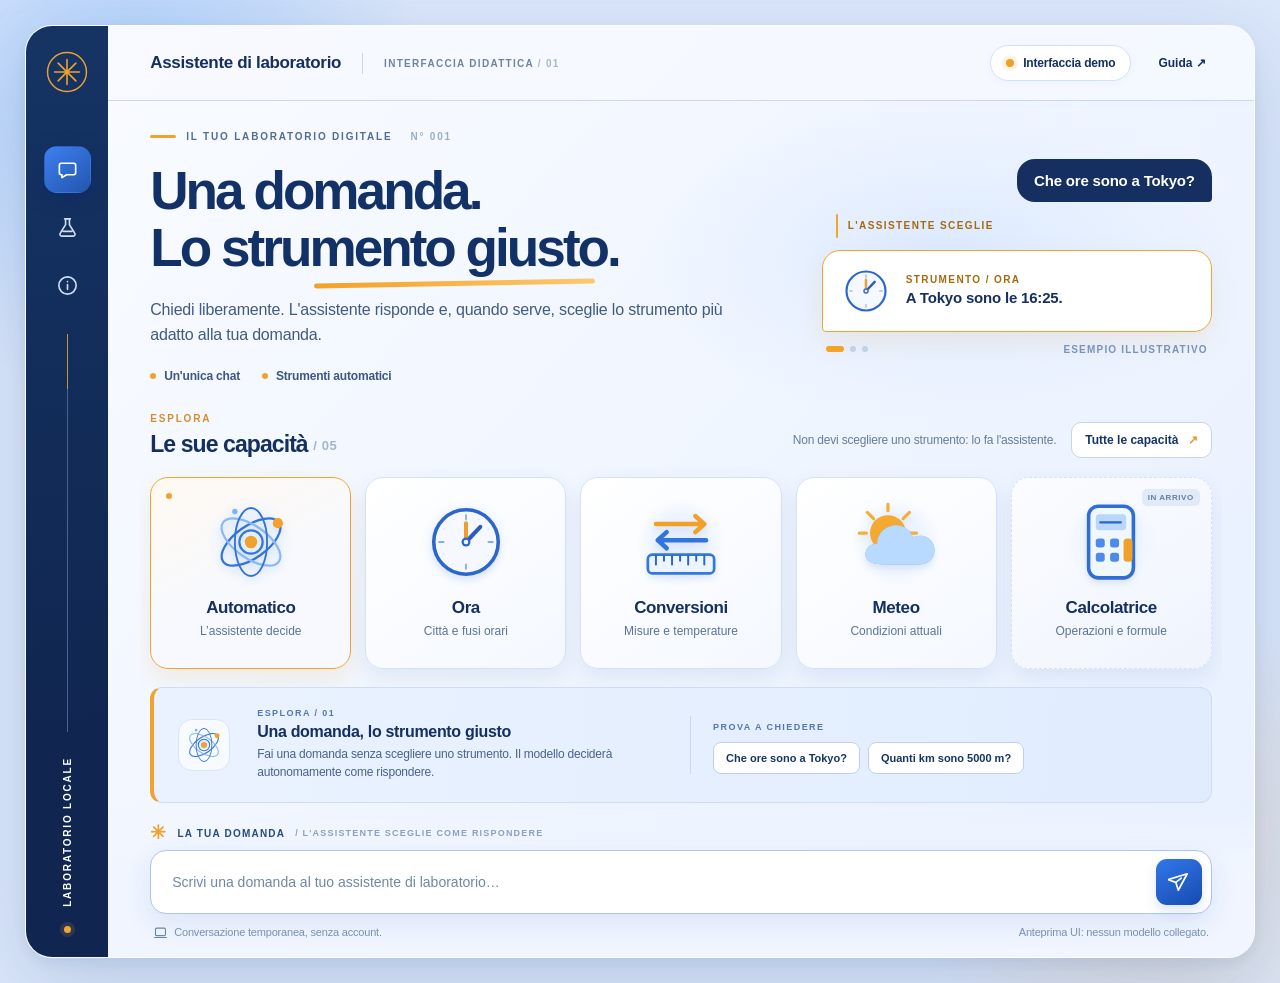
==== commit e04e3bb6: "feat(ui): vetrina hero con domande a rotazione per strumento - sostituisce la fiaschetta con domanda" ====
--- a/assistente-laboratorio/docs/ui-preview/index.html
+++ b/assistente-laboratorio/docs/ui-preview/index.html
@@ -56,18 +56,11 @@
               <p>Chiedi liberamente. L'assistente risponde e, quando serve, sceglie lo strumento più adatto alla tua domanda.</p>
               <div class="hero-metrics" aria-label="Caratteristiche"><span><i aria-hidden="true"></i> Un'unica chat</span><span><i aria-hidden="true"></i> Strumenti automatici</span></div>
             </div>
-            <div class="hero-art" aria-hidden="true">
-              <div class="art-halo art-halo--one"></div><div class="art-halo art-halo--two"></div>
-              <div class="art-orbit"><span class="orbit-node"></span></div>
-              <svg class="hero-flask" viewBox="0 0 400 290" fill="none" role="presentation">
-                <defs><linearGradient id="liquid" x1="137" y1="148" x2="271" y2="261" gradientUnits="userSpaceOnUse"><stop stop-color="#7bc0fc"/><stop offset="1" stop-color="#2465d6"/></linearGradient><linearGradient id="glass" x1="168" y1="48" x2="264" y2="238" gradientUnits="userSpaceOnUse"><stop stop-color="#fff" stop-opacity=".9"/><stop offset="1" stop-color="#a9ceff" stop-opacity=".2"/></linearGradient></defs>
-                <ellipse cx="204" cy="258" rx="112" ry="15" fill="#a2bdeb" fill-opacity=".35" />
-                <path d="M179 44v78l-65 102c-8 14 2 32 19 32h142c17 0 27-18 19-32l-65-102V44" fill="url(#glass)" stroke="#174aaf" stroke-width="7" stroke-linejoin="round"/>
-                <path d="M151 198c19-16 35 16 56 2 25-17 36-15 54 2l19 29c5 8-1 19-11 19H138c-10 0-16-11-11-19l24-33Z" fill="url(#liquid)"/><path d="M151 198c19-16 35 16 56 2 25-17 36-15 54 2" stroke="#9cd9ff" stroke-width="3"/>
-                <rect x="163" y="29" width="82" height="24" rx="12" fill="#e3efff" stroke="#174aaf" stroke-width="6"/><circle class="bubble bubble-one" cx="189" cy="173" r="6" fill="#f4a52e"/><circle class="bubble bubble-two" cx="213" cy="150" r="4" fill="#2f77ed"/><circle class="bubble bubble-three" cx="225" cy="181" r="5" fill="#7eb9fc"/>
-              </svg>
-              <div class="art-label art-label--top">LAB / 001 <span></span></div>
-              <div class="art-label art-label--bottom"><span></span> PRONTO A ESPLORARE</div>
+            <div class="hero-art showcase" id="showcase" aria-hidden="true">
+              <div class="sc-q" id="scQuestion"></div>
+              <div class="sc-pick"><i></i><span id="scPick">l'assistente sceglie</span></div>
+              <div class="sc-a"><span class="sc-ico" id="scIcon"></span><div><small id="scTool"></small><b id="scAnswer"></b></div></div>
+              <div class="sc-foot"><span id="scDots"></span><em>Esempio illustrativo</em></div>
             </div>
           </section>
 
--- a/assistente-laboratorio/docs/ui-preview/styles.css
+++ b/assistente-laboratorio/docs/ui-preview/styles.css
@@ -6,7 +6,7 @@
 .app-frame{display:flex;min-width:0;flex-direction:column;min-height:790px}.topbar{height:75px;flex-shrink:0;display:flex;align-items:center;justify-content:space-between;gap:15px;padding:0 clamp(24px,3.3vw,58px);border-bottom:1px solid #cbd9ef;background:#f7faffb8}.topbar-brand,.topbar-right{display:flex;align-items:center;gap:21px}.topbar-brand strong{font-size:17px;letter-spacing:-.02em}.topbar-divider{height:21px;width:1px;background:#c7d7ef}.topbar-tag{font-size:10px;font-weight:750;letter-spacing:.13em;color:#6d83a4}.tag-index{color:#a8b7ce}.status-pill{display:inline-flex;align-items:center;gap:9px;padding:10px 15px;background:#fff;border:1px solid #d4e0f5;border-radius:999px;box-shadow:0 2px 8px #2e62ae0a;font-size:12px;font-weight:750;white-space:nowrap}.status-led{width:8px;height:8px;border-radius:50%;background:#efa125;box-shadow:0 0 0 4px #f1a42a1d}.status-pill.is-configured .status-led{background:#3a9c76;box-shadow:0 0 0 4px #3a9c761d}.text-action{background:transparent;border:0;color:var(--ink);font-weight:750;font-size:12px}.text-action:hover{color:var(--blue)}.mobile-mark{display:none}
 .workspace{width:100%;max-width:1500px;margin:0 auto;padding:30px clamp(24px,3.3vw,58px) 0;flex:1;display:flex;flex-direction:column;min-height:0}.hero{position:relative;display:flex;align-items:center;justify-content:space-between;isolation:isolate;min-height:236px;gap:20px}.hero:after{content:"";position:absolute;pointer-events:none;z-index:-1;inset:-36px -40px -36px 46%;border-radius:50%;background:radial-gradient(closest-side,#d0e2ffa8,#d0e2ff40 55%,transparent)}.hero-content{max-width:690px;position:relative;z-index:2}.eyebrow{display:flex;align-items:center;gap:10px;color:#506c99;font-size:10px;font-weight:850;letter-spacing:.18em}.eyebrow-line{width:26px;height:3px;border-radius:3px;background:var(--orange);display:inline-block}.eyebrow-number{margin-left:8px;color:#9aaccc}.hero h1{font-size:clamp(36px,4.15vw,65px);line-height:1.07;letter-spacing:-.056em;margin:21px 0 13px;font-weight:850;color:#123166}.hero h1 span{position:relative;white-space:nowrap}.hero h1 span:after{content:"";position:absolute;bottom:-9px;left:35%;width:60%;height:5px;border-radius:5px;background:linear-gradient(90deg,#f3a126,#ffc76c);transform:rotate(-1deg)}.hero p{color:#405b81;font-size:16px;line-height:1.6;max-width:600px;margin:20px 0 0}.hero-metrics{display:flex;gap:22px;margin-top:21px;flex-wrap:wrap;font-size:12px;font-weight:750;color:#3b5783}.hero-metrics>span{display:flex;gap:8px;align-items:center}.hero-metrics i{display:block;width:6px;height:6px;border-radius:50%;background:var(--orange)}
 .hero-art{width:min(370px,37%);min-width:245px;height:250px;position:relative;display:grid;place-items:center;flex-shrink:0}.hero-flask{width:360px;max-width:100%;height:260px;filter:drop-shadow(0 16px 16px #3970bc1e);position:relative;z-index:2;animation:flaskFloat 6s ease-in-out infinite}.art-halo{position:absolute;border-radius:50%;background:radial-gradient(circle,#92bfff22,transparent 70%);width:370px;height:230px;transform:rotate(-15deg)}.art-halo--two{width:260px;height:260px;border:1px solid #9bc3ff66;transform:rotate(24deg)}.art-orbit{border:1.5px solid #91b6f4;position:absolute;width:min(330px,100%);height:115px;transform:rotate(-28deg);border-radius:50%}.orbit-node{position:absolute;top:21%;left:91%;margin:-6px 0 0 -6px;width:13px;height:13px;border-radius:50%;background:#f1a62b;box-shadow:0 0 0 8px #f2a62b1a}.art-label{position:absolute;display:flex;align-items:center;gap:9px;font-size:10px;font-weight:850;letter-spacing:.13em;color:#7592c0}.art-label span{display:block;width:6px;height:6px;border-radius:50%;background:#efa32b}.art-label--top{top:4px;right:4px}.art-label--bottom{bottom:15px;left:0}.bubble{animation:bubbleMove 4s ease-in-out infinite}.bubble-two{animation-delay:1s}.bubble-three{animation-delay:1.7s}
-.capabilities{margin-top:25px;min-width:0}.section-head{display:flex;align-items:flex-end;justify-content:space-between;gap:18px;margin-bottom:19px}.section-kicker,.section-kicker+*{margin:0}.section-kicker{font-weight:800;color:#d28e2e;font-size:10px;letter-spacing:.18em}.section-head h2{font-size:23px;letter-spacing:-.04em;margin-top:5px}.section-head h2 span{font-size:13px;font-weight:650;color:#a4b5d0;vertical-align:middle;letter-spacing:.05em}.section-controls{display:flex;align-items:center;gap:15px}.section-controls p{font-size:12px;color:#647c9e;margin:0}.browse-button{border:1px solid #c5d5ed;background:#fff;color:#153665;padding:10px 13px;border-radius:10px;font-size:12px;font-weight:800;white-space:nowrap;transition:background .2s}.browse-button:hover{background:#e2ecff}.browse-button span{margin-left:6px;color:#e29a2c}.tool-viewport{overflow-x:auto;scrollbar-width:thin;scrollbar-color:#abc5ec transparent;overscroll-behavior-inline:contain;padding:2px 2px 14px;margin:-2px}.tool-grid{display:grid;grid-auto-flow:column;grid-auto-columns:minmax(168px,1fr);gap:14px;min-width:900px}.tool-card{border:1.5px solid #d5e1f6;border-radius:18px;background:linear-gradient(145deg,#fff,#f4f8ff);position:relative;padding:20px 15px 17px;min-height:192px;display:flex;align-items:center;text-align:center;flex-direction:column;box-shadow:0 8px 21px #315fa51a;transition:transform .24s,border .24s,box-shadow .24s,background .24s;color:var(--ink)}.tool-card:hover{transform:translateY(-5px);border-color:#90b8ed;box-shadow:0 16px 30px #315fa52b}.tool-card.is-selected{background:linear-gradient(155deg,#fff9f1,#f7f9fe 55%);border-color:#efa534;box-shadow:0 11px 24px #e49b3322}.tool-card.is-future{background:linear-gradient(145deg,#fbfcff,#eff4fd);border-style:dashed}.tool-icon{height:89px;width:100%;display:grid;place-items:center;background:radial-gradient(circle closest-side,#e4eefe 0%,#eef4ff 62%,transparent 100%)}.tool-icon svg{width:86px;height:86px;overflow:hidden;filter:drop-shadow(0 4px 3px #2c60aa1c)}.tool-card strong{font-size:17px;letter-spacing:-.025em;margin-top:11px}.tool-card small{display:block;font-size:12px;line-height:1.4;color:#5a7499;margin-top:5px}.tool-chip{position:absolute;top:11px;right:11px;padding:4px 6px;border-radius:5px;background:#e1eaf8;color:#667da4;font-size:8px;letter-spacing:.07em;font-weight:850}.tool-card.is-selected:before{content:"";position:absolute;top:15px;left:15px;background:var(--orange);width:6px;height:6px;border-radius:50%}.tool-scroll-hint{display:none;justify-content:flex-end;gap:9px;color:#6982a8;font-size:10px;font-weight:850;letter-spacing:.12em;padding:0 3px}.tool-scroll-hint span:last-child{font-size:17px;line-height:11px;color:#e39b31}
+.capabilities{margin-top:25px;min-width:0}.section-head{display:flex;align-items:flex-end;justify-content:space-between;gap:18px;margin-bottom:19px}.section-kicker,.section-kicker+*{margin:0}.section-kicker{font-weight:800;color:#d28e2e;font-size:10px;letter-spacing:.18em}.section-head h2{font-size:23px;letter-spacing:-.04em;margin-top:5px}.section-head h2 span{font-size:13px;font-weight:650;color:#a4b5d0;vertical-align:middle;letter-spacing:.05em}.section-controls{display:flex;align-items:center;gap:15px}.section-controls p{font-size:12px;color:#647c9e;margin:0}.browse-button{border:1px solid #c5d5ed;background:#fff;color:#153665;padding:10px 13px;border-radius:10px;font-size:12px;font-weight:800;white-space:nowrap;transition:background .2s}.browse-button:hover{background:#e2ecff}.browse-button span{margin-left:6px;color:#e29a2c}.tool-viewport{overflow-x:auto;scrollbar-width:thin;scrollbar-color:#abc5ec transparent;overscroll-behavior-inline:contain;padding:10px 10px 18px;margin:-10px}.tool-grid{display:grid;grid-auto-flow:column;grid-auto-columns:minmax(168px,1fr);gap:14px;min-width:900px}.tool-card{border:1.5px solid #d5e1f6;border-radius:18px;background:linear-gradient(145deg,#fff,#f4f8ff);position:relative;padding:20px 15px 17px;min-height:192px;display:flex;align-items:center;text-align:center;flex-direction:column;box-shadow:0 8px 21px #315fa51a;transition:transform .24s,border .24s,box-shadow .24s,background .24s;color:var(--ink)}.tool-card:hover{transform:translateY(-5px);border-color:#90b8ed;box-shadow:0 16px 30px #315fa52b}.tool-card.is-selected{background:linear-gradient(155deg,#fff9f1,#f7f9fe 55%);border-color:#efa534;box-shadow:0 11px 24px #e49b3322}.tool-card.is-future{background:linear-gradient(145deg,#fbfcff,#eff4fd);border-style:dashed}.tool-icon{height:89px;width:100%;display:grid;place-items:center;background:radial-gradient(circle closest-side,#e4eefe 0%,#eef4ff 62%,transparent 100%)}.tool-icon svg{width:86px;height:86px;overflow:hidden;filter:drop-shadow(0 4px 3px #2c60aa1c)}.tool-card strong{font-size:17px;letter-spacing:-.025em;margin-top:11px}.tool-card small{display:block;font-size:12px;line-height:1.4;color:#5a7499;margin-top:5px}.tool-chip{position:absolute;top:11px;right:11px;padding:4px 6px;border-radius:5px;background:#e1eaf8;color:#667da4;font-size:8px;letter-spacing:.07em;font-weight:850}.tool-card.is-selected:before{content:"";position:absolute;top:15px;left:15px;background:var(--orange);width:6px;height:6px;border-radius:50%}.tool-scroll-hint{display:none;justify-content:flex-end;gap:9px;color:#6982a8;font-size:10px;font-weight:850;letter-spacing:.12em;padding:0 3px}.tool-scroll-hint span:last-child{font-size:17px;line-height:11px;color:#e39b31}
 .tool-orbit{transform-box:view-box;transform-origin:48px 48px;animation:iconOrbit 13s linear infinite}.tool-clock-hand{transform-box:view-box;transform-origin:48px 48px;animation:clockTick 8s ease-in-out infinite}.tool-weather-sun{transform-box:view-box;transform-origin:48px 48px;animation:weatherPulse 4s ease-in-out infinite}.tool-calculator-key{animation:keyPulse 4s ease-in-out infinite}.tool-convert-arrow{animation:convertShift 3s ease-in-out infinite}@media(hover:hover){.tool-card:hover .tool-orbit{animation-duration:3.2s}.tool-card:hover .tool-weather-sun{animation-duration:1.7s}}
 .detail-panel{margin-top:10px;display:grid;grid-template-columns:60px minmax(0,1fr) minmax(300px,1.2fr);gap:19px;align-items:center;padding:20px 24px;border:1px solid #ceddf3;border-left:4px solid var(--orange);border-radius:12px;background:linear-gradient(95deg,#eaf2ff,#e0ecfe);min-height:116px}.detail-icon{width:52px;height:52px;background:#f7faff;border:1px solid #d8e5f8;border-radius:14px;display:grid;place-items:center}.detail-icon svg{width:42px;height:42px}.detail-eyebrow,.examples-label{font-size:9px;color:#5478ad;letter-spacing:.16em;font-weight:850}.detail-copy h3{font-size:16px;margin:5px 0 4px;letter-spacing:-.02em}.detail-copy p{color:#47638d;line-height:1.5;font-size:12px;margin:0;max-width:440px}.example-area{border-left:1px solid #c8d8ee;padding-left:22px;min-width:0}.example-list{display:flex;flex-wrap:wrap;gap:8px;margin-top:8px}.example-button{background:#fff;border:1px solid #bdd0ed;border-radius:8px;padding:9px 12px;font-size:11px;color:#153463;font-weight:720;transition:background .2s,transform .2s}.example-button:hover{background:#fff6e8;transform:translateY(-2px);border-color:#f2b24e}.example-empty{font-size:12px;color:#6b82a6;margin:5px 0}
 .composer-dock{position:relative;z-index:2;margin-top:auto;padding:25px clamp(24px,3.3vw,58px) 17px;background:linear-gradient(0deg,#f0f5ff 62%,#f0f5ff00);width:100%}.composer-inner{max-width:1390px;margin:0 auto}.composer-label{display:flex;gap:10px;align-items:center;letter-spacing:.12em;color:#264b84;font-size:10px;font-weight:850;margin:0 0 11px}.orange-glyph{color:var(--orange);font-size:19px;line-height:10px}.composer-label-secondary{color:#8aa0c2;font-size:9px}.composer{display:flex;gap:12px;align-items:center;padding:8px 9px 8px 17px;background:#fff;border:1.5px solid #acc6f2;border-radius:16px;box-shadow:0 9px 27px #2c62b31b;transition:box-shadow .2s,border-color .2s}.composer:focus-within{box-shadow:0 0 0 3px #3e76ea17,0 10px 25px #2b60b31b;border-color:var(--blue)}.composer textarea{resize:none;border:0;outline:0;box-shadow:none!important;flex:1;min-width:0;max-height:150px;min-height:35px;padding:9px 4px;background:transparent;color:#193767;line-height:1.45;font-size:14px}.composer textarea::placeholder{color:#7187a6}.send-button{width:46px;height:46px;flex-shrink:0;border:0;border-radius:11px;color:white;background:linear-gradient(150deg,#3178e9,#184ab1);box-shadow:0 6px 12px #2b61cb29;display:grid;place-items:center;transition:transform .2s,filter .2s}.send-button:hover{filter:brightness(1.08);transform:translateY(-1px)}.send-button:disabled{filter:grayscale(.6);opacity:.6}.send-button svg{width:22px;height:22px}.composer-bottom{display:flex;justify-content:space-between;gap:10px;align-items:center;color:#7890b2;font-size:11px;margin:11px 3px 0}.composer-bottom>span:first-child{display:flex;align-items:center;gap:6px}.composer-bottom svg{width:15px;height:15px;stroke:#6c86ab;stroke-width:1.8;fill:none;stroke-linecap:round}
@@ -15,9 +15,23 @@
 .help-dialog{width:min(480px,calc(100vw - 30px));border-radius:19px;border:1px solid #cfdef5;box-shadow:0 34px 90px #10264e65;background:#f8fbff;color:#153564;padding:24px 29px 30px}.help-dialog::backdrop{background:#0b1f42ad;backdrop-filter:blur(3px)}.dialog-head{display:flex;align-items:center;justify-content:space-between;font-size:10px;color:#6885b3;font-weight:850;letter-spacing:.1em}.dialog-head button{background:transparent;border:0;color:#1d467e;font-size:30px;line-height:1}.help-dialog h2{font-size:27px;letter-spacing:-.05em;margin:20px 0}.help-dialog p{font-size:14px;line-height:1.65;color:#49668e}.dialog-note{padding:13px;border-left:3px solid var(--orange);background:#e9f1ff}.help-dialog code{color:#1e559f}.dialog-primary{border:0;background:#285fca;color:#fff;padding:12px 17px;border-radius:9px;font-weight:800}.toast{position:fixed;bottom:25px;left:50%;transform:translate(-50%,20px);background:#1d3763;color:white;border-radius:9px;padding:12px 18px;font-size:12px;font-weight:720;box-shadow:0 7px 25px #10284d40;z-index:8;opacity:0;pointer-events:none;transition:opacity .25s,transform .25s}.toast.is-visible{opacity:1;transform:translate(-50%,0)}
 @keyframes flaskFloat{0%,100%{transform:translateY(0)}50%{transform:translateY(-9px)}}@keyframes orbit{to{transform:rotate(332deg)}}@keyframes bubbleMove{0%,100%{transform:translateY(5px);opacity:.65}50%{transform:translateY(-11px);opacity:1}}@keyframes iconOrbit{to{transform:rotate(360deg)}}@keyframes clockTick{0%,100%{transform:rotate(0)}50%{transform:rotate(18deg)}}@keyframes weatherPulse{0%,100%{transform:scale(1)}50%{transform:scale(1.06)}}@keyframes keyPulse{0%,100%{opacity:1}50%{opacity:.35}}@keyframes convertShift{0%,100%{transform:translateX(0)}50%{transform:translateX(4px)}}@keyframes messageIn{from{opacity:0;transform:translateY(12px)}to{opacity:1;transform:translateY(0)}}@keyframes loading{0%,70%,100%{transform:translateY(0);opacity:.5}35%{transform:translateY(-5px);opacity:1}}
 @media(max-width:1240px){.detail-panel{min-height:194px}.topbar-tag,.topbar-divider{display:none}.section-controls p{display:none}.tool-grid{grid-auto-columns:180px;min-width:max-content}.detail-panel{grid-template-columns:50px minmax(0,1fr)}.example-area{grid-column:2;border:0;padding:0}.hero-art{width:32%;min-width:220px}.hero h1{font-size:clamp(35px,4.5vw,60px)}}
-@media(max-width:750px){.app-shell{width:100%;min-height:100dvh;margin:0;grid-template-columns:1fr;border-radius:0;border:0;box-shadow:none}.rail{display:none}.app-frame{min-height:100dvh}.topbar{height:64px;padding:0 18px}.topbar-brand{gap:10px}.topbar-brand strong{font-size:13px}.mobile-mark{display:grid;place-items:center;text-decoration:none;width:30px;height:30px;border-radius:50%;border:1.5px solid var(--orange);color:var(--orange);font-size:21px;line-height:1}.topbar-right{gap:6px}.topbar-right .text-action{font-size:0;width:30px;height:35px}.topbar-right .text-action span{font-size:17px}.status-pill{font-size:0;padding:8px 10px;gap:0}.status-led{width:8px;height:8px}.workspace{padding:21px 17px 0}.hero{display:flex;align-items:flex-start;min-height:240px;gap:0}.hero-content{max-width:100%;padding-right:5px;z-index:2}.hero .eyebrow{font-size:9px}.hero .eyebrow-number{display:none}.hero h1{font-size:clamp(33px,8.3vw,49px);line-height:1.1;margin:18px 0 15px}.hero h1 span{white-space:normal}.hero p{font-size:13px;line-height:1.55;max-width:310px;margin:15px 0 0}.hero-metrics{margin-top:13px;gap:10px;font-size:10px}.hero-art{position:absolute;right:-53px;bottom:-42px;min-width:unset;width:190px;height:170px;opacity:.35;pointer-events:none}.hero-flask{width:220px;height:180px}.art-label,.art-orbit,.art-halo{display:none}.hero:after{inset:30% -12px -30px 50%}.capabilities{margin-top:6px}.section-head{align-items:center;margin-bottom:14px}.section-head h2{font-size:21px;margin-top:4px}.browse-button{font-size:10px;padding:9px}.tool-viewport{margin:0 -17px;padding:3px 17px 13px;scroll-snap-type:x proximity;scroll-padding-left:17px}.tool-grid{grid-auto-columns:148px;gap:10px}.tool-card{min-height:162px;border-radius:15px;padding:12px 10px 14px;scroll-snap-align:start}.tool-icon{height:76px}.tool-icon svg{width:72px;height:72px}.tool-card strong{font-size:14px;margin-top:9px}.tool-card small{font-size:11px}.tool-scroll-hint{display:flex}.detail-panel{grid-template-columns:41px 1fr;gap:11px;margin-top:14px;padding:15px;border-radius:10px;min-height:247px}.detail-icon{width:41px;height:41px;border-radius:10px}.detail-icon svg{width:34px;height:34px}.detail-eyebrow{font-size:8px}.detail-copy h3{font-size:15px}.detail-copy p{font-size:12px}.example-area{grid-column:1/-1;padding-top:12px;border-top:1px solid #cbdbf1}.example-button{font-size:11px}.composer-dock{position:sticky;bottom:0;padding:20px 16px max(13px,env(safe-area-inset-bottom));box-shadow:0 -11px 35px #c5d7f030;background:linear-gradient(0deg,#f1f6ff 85%,#f1f6ffed 100%)}.composer-label{font-size:9px;letter-spacing:.1em}.composer-label-secondary{display:none}.composer{padding:5px 5px 5px 11px;gap:6px;border-radius:12px}.composer textarea{font-size:13px;padding:9px 2px}.send-button{width:43px;height:43px;border-radius:9px}.composer-bottom{font-size:9px;margin-top:9px}.composer-bottom>span:last-child{display:none}.app-shell[data-view="conversation"] .workspace{padding-top:18px}.conversation-heading{padding-bottom:17px}.conversation-heading h1{font-size:32px}.conversation-heading p{font-size:12px;max-width:220px}.new-chat{padding:10px;font-size:0}.new-chat span{font-size:22px}.messages{max-height:unset;min-height:300px;gap:18px;padding:21px 0 24px}.message{max-width:100%;gap:7px}.message-avatar{width:30px;height:30px;font-size:16px;border-radius:9px}.message-bubble{padding:12px 13px}.message-text{font-size:13px}.message-meta{font-size:9px}.app-shell[data-view="conversation"] .composer-dock{margin-top:auto}}
+@media(max-width:750px){.app-shell{width:100%;min-height:100dvh;margin:0;grid-template-columns:1fr;border-radius:0;border:0;box-shadow:none}.rail{display:none}.app-frame{min-height:100dvh}.topbar{height:64px;padding:0 18px}.topbar-brand{gap:10px}.topbar-brand strong{font-size:13px}.mobile-mark{display:grid;place-items:center;text-decoration:none;width:30px;height:30px;border-radius:50%;border:1.5px solid var(--orange);color:var(--orange);font-size:21px;line-height:1}.topbar-right{gap:6px}.topbar-right .text-action{font-size:0;width:30px;height:35px}.topbar-right .text-action span{font-size:17px}.status-pill{font-size:0;padding:8px 10px;gap:0}.status-led{width:8px;height:8px}.workspace{padding:21px 17px 0}.hero{display:flex;align-items:flex-start;min-height:240px;gap:0}.hero-content{max-width:100%;padding-right:5px;z-index:2}.hero .eyebrow{font-size:9px}.hero .eyebrow-number{display:none}.hero h1{font-size:clamp(33px,8.3vw,49px);line-height:1.1;margin:18px 0 15px}.hero h1 span{white-space:normal}.hero p{font-size:13px;line-height:1.55;max-width:310px;margin:15px 0 0}.hero-metrics{margin-top:13px;gap:10px;font-size:10px}.hero-art{position:absolute;right:-53px;bottom:-42px;min-width:unset;width:190px;height:170px;opacity:.35;pointer-events:none}.hero-flask{width:220px;height:180px}.art-label,.art-orbit,.art-halo{display:none}.hero:after{inset:30% -12px -30px 50%}.capabilities{margin-top:6px}.section-head{align-items:center;margin-bottom:14px}.section-head h2{font-size:21px;margin-top:4px}.browse-button{font-size:10px;padding:9px}.tool-viewport{margin:-7px -17px 0;padding:10px 17px 13px;scroll-snap-type:x proximity;scroll-padding-left:17px}.tool-grid{grid-auto-columns:148px;gap:10px}.tool-card{min-height:162px;border-radius:15px;padding:12px 10px 14px;scroll-snap-align:start}.tool-icon{height:76px}.tool-icon svg{width:72px;height:72px}.tool-card strong{font-size:14px;margin-top:9px}.tool-card small{font-size:11px}.tool-scroll-hint{display:flex}.detail-panel{grid-template-columns:41px 1fr;gap:11px;margin-top:14px;padding:15px;border-radius:10px;min-height:247px}.detail-icon{width:41px;height:41px;border-radius:10px}.detail-icon svg{width:34px;height:34px}.detail-eyebrow{font-size:8px}.detail-copy h3{font-size:15px}.detail-copy p{font-size:12px}.example-area{grid-column:1/-1;padding-top:12px;border-top:1px solid #cbdbf1}.example-button{font-size:11px}.composer-dock{position:sticky;bottom:0;padding:20px 16px max(13px,env(safe-area-inset-bottom));box-shadow:0 -11px 35px #c5d7f030;background:linear-gradient(0deg,#f1f6ff 85%,#f1f6ffed 100%)}.composer-label{font-size:9px;letter-spacing:.1em}.composer-label-secondary{display:none}.composer{padding:5px 5px 5px 11px;gap:6px;border-radius:12px}.composer textarea{font-size:13px;padding:9px 2px}.send-button{width:43px;height:43px;border-radius:9px}.composer-bottom{font-size:9px;margin-top:9px}.composer-bottom>span:last-child{display:none}.app-shell[data-view="conversation"] .workspace{padding-top:18px}.conversation-heading{padding-bottom:17px}.conversation-heading h1{font-size:32px}.conversation-heading p{font-size:12px;max-width:220px}.new-chat{padding:10px;font-size:0}.new-chat span{font-size:22px}.messages{max-height:unset;min-height:300px;gap:18px;padding:21px 0 24px}.message{max-width:100%;gap:7px}.message-avatar{width:30px;height:30px;font-size:16px;border-radius:9px}.message-bubble{padding:12px 13px}.message-text{font-size:13px}.message-meta{font-size:9px}.app-shell[data-view="conversation"] .composer-dock{margin-top:auto}}
 @media(max-width:360px){.hero h1{font-size:30px}.topbar-brand strong{font-size:12px}.browse-button{padding:9px 7px}.hero-art{opacity:.25}.composer-bottom>span:first-child{font-size:8.5px}}
 @media(prefers-reduced-motion:reduce){*,*::before,*::after{scroll-behavior:auto!important;animation-duration:.01ms!important;animation-iteration-count:1!important;transition-duration:.01ms!important}}
 .tool-card:focus-visible{outline-color:#2f6fdc}
 .art-label--bottom{bottom:-6px;left:50%;transform:translateX(-50%);white-space:nowrap}
 @media(max-width:750px){.hero-art{opacity:.16;bottom:-4px;right:-60px;z-index:-1}.art-label--bottom{display:none}}
+
+.hero-art.showcase{display:flex;flex-direction:column;gap:12px;place-items:initial;justify-content:center;height:auto;min-height:250px;width:min(390px,38%);min-width:260px}
+.sc-q{align-self:flex-end;background:#142f60;color:#fff;padding:13px 17px;border-radius:18px 18px 4px 18px;font-weight:650;font-size:15px;max-width:100%}
+.sc-pick{display:flex;align-items:center;gap:10px;padding-left:14px;color:#a56a0c;font-size:10px;font-weight:850;letter-spacing:.14em;text-transform:uppercase}.sc-pick i{width:2px;height:24px;background:#f1a62b;border-radius:2px}
+.sc-a{display:flex;align-items:center;gap:14px;background:#fff;border:1.5px solid #efa534;border-radius:18px 18px 18px 4px;padding:13px 17px;box-shadow:0 10px 24px #e49b3322;min-height:82px}
+.sc-ico{width:52px;height:52px;flex-shrink:0}.sc-ico svg{width:100%;height:100%}
+.sc-a small{display:block;font-size:10px;font-weight:850;letter-spacing:.14em;color:#a56a0c;margin-bottom:3px}.sc-a b{font-size:15px;line-height:1.3}
+.sc-foot{display:flex;align-items:center;justify-content:space-between;padding:0 4px}.sc-foot em{font-style:normal;font-size:10px;font-weight:800;letter-spacing:.12em;color:#7592c0;text-transform:uppercase}
+#scDots{display:flex;gap:6px}#scDots i{width:6px;height:6px;border-radius:50%;background:#c3d3ee;transition:background .3s,width .3s}#scDots i.on{background:#f1a62b;width:18px;border-radius:4px}
+.showcase.is-in .sc-q{animation:scIn .45s both}.showcase.is-in .sc-pick{animation:scIn .4s .45s both}.showcase.is-in .sc-a{animation:scIn .45s .85s both}
+@keyframes scIn{from{opacity:0;transform:translateY(8px)}to{opacity:1;transform:none}}
+@media(prefers-reduced-motion:reduce){.showcase.is-in .sc-q,.showcase.is-in .sc-pick,.showcase.is-in .sc-a{animation:none}}
+@media(max-width:1240px){.hero-art.showcase{width:36%;min-width:240px}}
+@media(max-width:750px){.hero{flex-direction:column;align-items:stretch}.hero-art.showcase{position:static;width:100%;min-width:0;opacity:1;margin-top:22px;z-index:auto;pointer-events:auto;min-height:0}.hero:after{display:none}}
